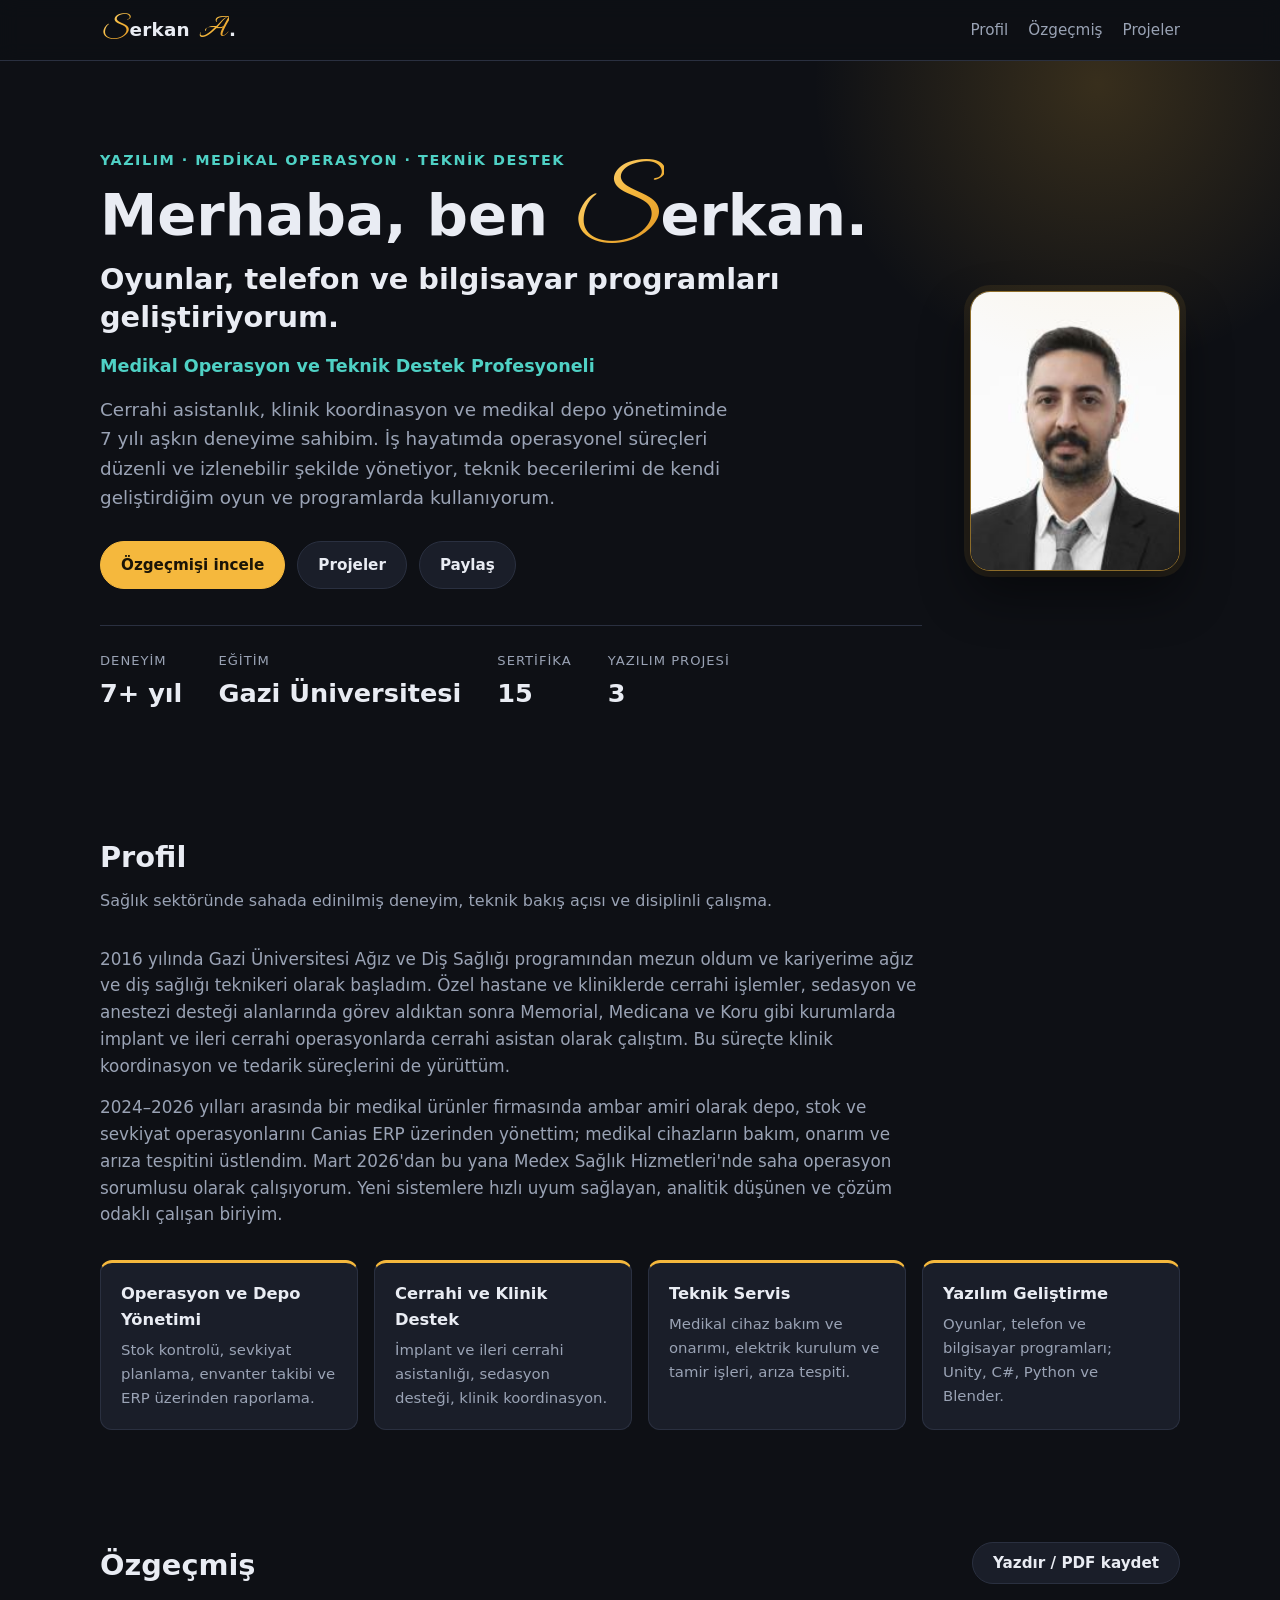
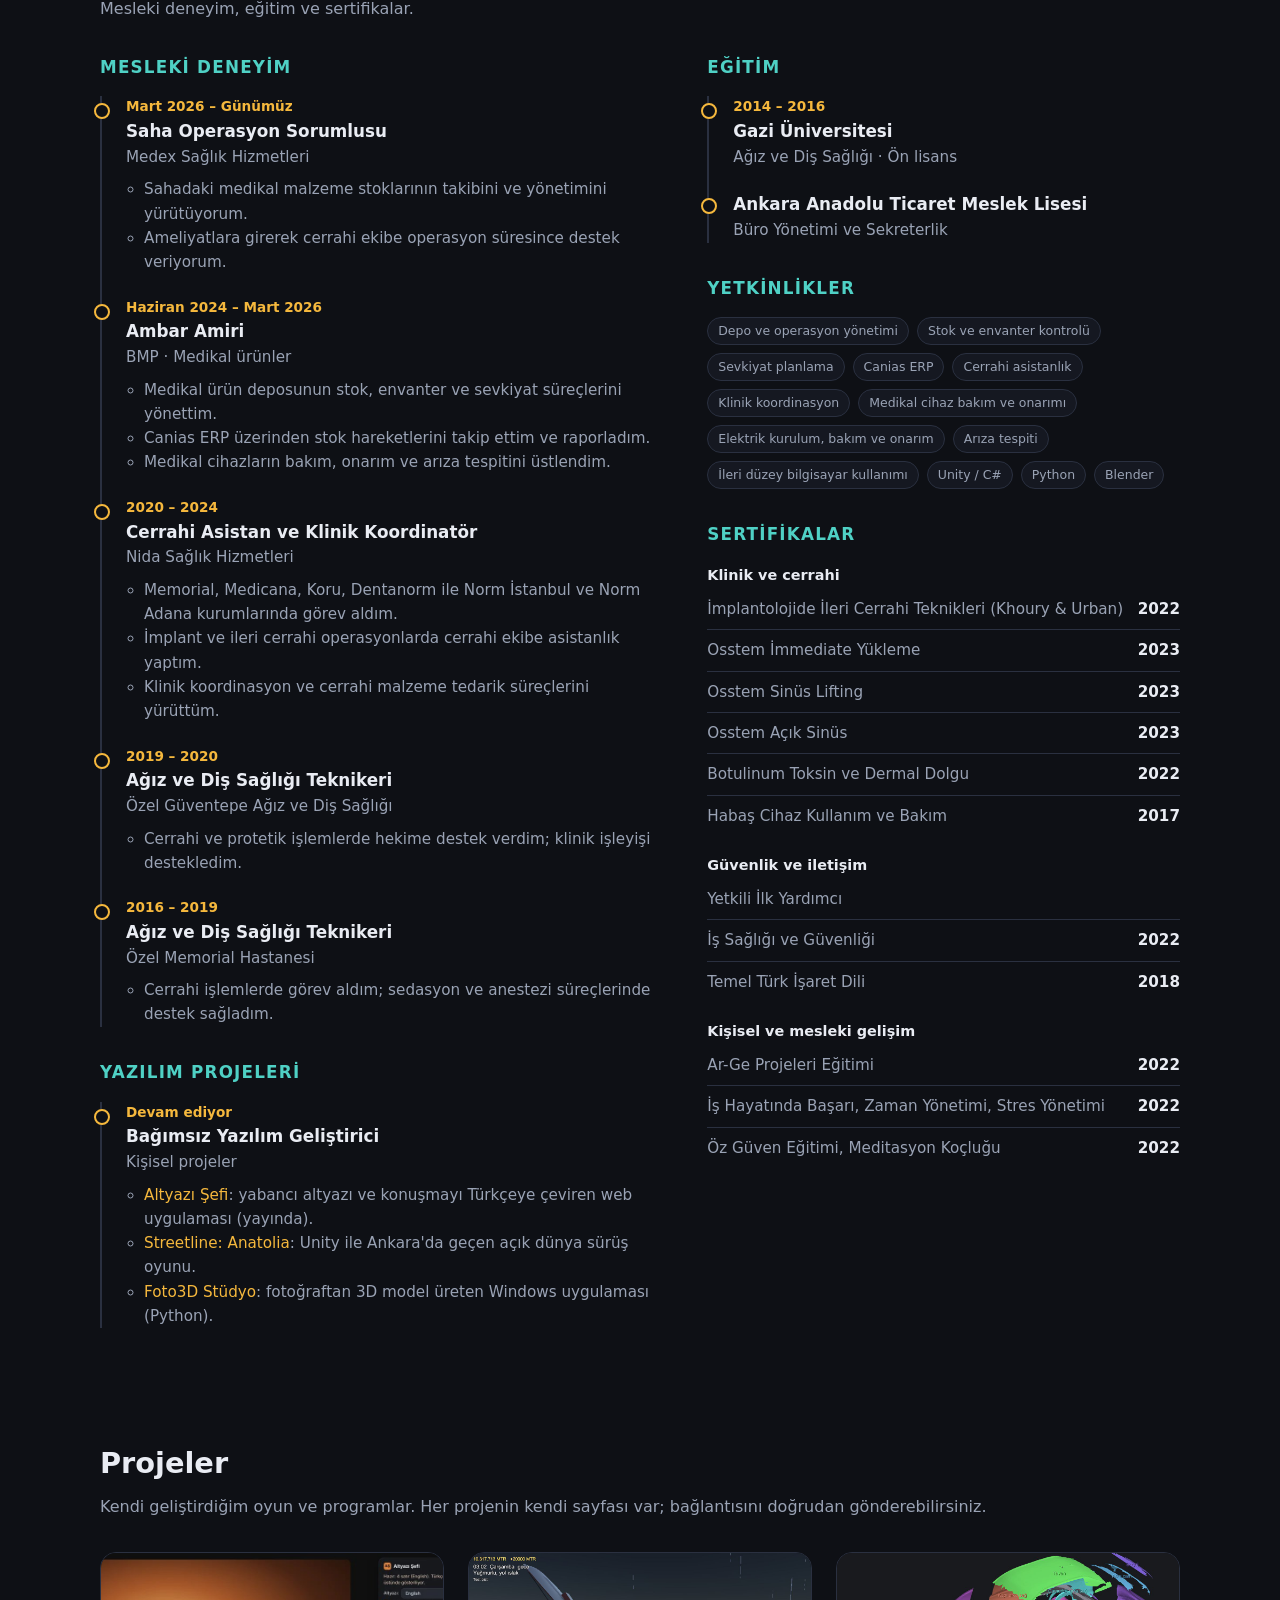
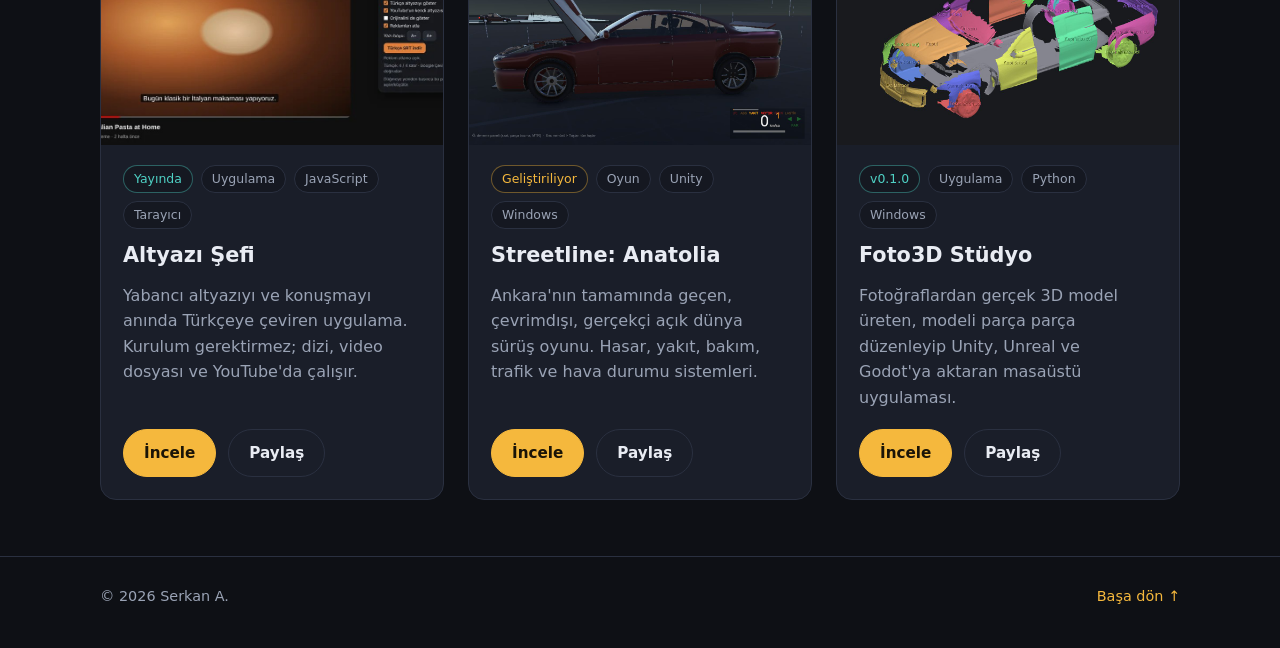
==== index.html @ 335f9152 "Kişisel site: özgeçmiş ve projeler Co-Authored-By: Claude Opus 5.5 <noreply@anthropic.com>" ====
<!doctype html>
<html lang="tr">
<head>
  <meta charset="utf-8">
  <meta name="viewport" content="width=device-width, initial-scale=1">
  <meta http-equiv="Content-Security-Policy" content="default-src 'self'; img-src 'self' data:; style-src 'self'; script-src 'self'; base-uri 'none'; form-action 'none'; object-src 'none'">
  <meta name="referrer" content="strict-origin-when-cross-origin">
  <title>Serkan A. · Özgeçmiş ve Projeler</title>
  <meta name="description" content="Cerrahi asistanlık, klinik koordinasyon ve medikal depo yönetiminde 7+ yıl deneyim. Oyunlar, telefon ve bilgisayar programları geliştiriyorum.">
  <meta property="og:title" content="Serkan A. · Özgeçmiş ve Projeler">
  <meta property="og:description" content="Medikal operasyon ve teknik destek profesyoneli, bağımsız yazılım geliştirici.">
  <meta property="og:type" content="profile">
  <meta property="og:image" content="https://serkan737526.github.io/assets/img/streetline-1.jpg">
  <link rel="icon" href="assets/favicon.svg" type="image/svg+xml">
  <link rel="stylesheet" href="assets/style.css">
  <script src="assets/site.js" defer></script>
</head>
<body>
  <header class="nav">
    <div class="wrap">
      <a class="brand" href="./"><span class="sig"><span class="s">S</span>erkan <span class="a">A</span>.</span></a>
      <nav aria-label="Ana menü">
        <ul>
          <li><a href="#profil">Profil</a></li>
          <li><a href="#ozgecmis">Özgeçmiş</a></li>
          <li><a href="#projeler">Projeler</a></li>
        </ul>
      </nav>
    </div>
  </header>

  <main>
    <div class="hero">
      <div class="wrap hero-grid">
        <div>
          <p class="eyebrow">Yazılım · Medikal operasyon · Teknik destek</p>
          <h1>Merhaba, ben <span class="sig"><span class="s">S</span>erkan</span>.<span class="h1-sub">Oyunlar, telefon ve bilgisayar programları geliştiriyorum.</span></h1>
          <p class="role">Medikal Operasyon ve Teknik Destek Profesyoneli</p>
          <p class="lead">Cerrahi asistanlık, klinik koordinasyon ve medikal depo yönetiminde 7 yılı aşkın deneyime sahibim. İş hayatımda operasyonel süreçleri düzenli ve izlenebilir şekilde yönetiyor, teknik becerilerimi de kendi geliştirdiğim oyun ve programlarda kullanıyorum.</p>
          <div class="btns">
            <a class="btn primary" href="#ozgecmis">Özgeçmişi incele</a>
            <a class="btn" href="#projeler">Projeler</a>
            <button class="btn" type="button" data-share="./" data-title="Serkan A. · Özgeçmiş ve Projeler">Paylaş</button>
          </div>
          <dl class="stats">
            <div><dt>Deneyim</dt><dd>7+ yıl</dd></div>
            <div><dt>Eğitim</dt><dd>Gazi Üniversitesi</dd></div>
            <div><dt>Sertifika</dt><dd>15</dd></div>
            <div><dt>Yazılım projesi</dt><dd>3</dd></div>
          </dl>
        </div>
        <img class="portrait" src="assets/img/serkan.jpg" alt="Serkan'ın takım elbiseli portre fotoğrafı" width="179" height="239">
      </div>
    </div>

    <section id="profil">
      <div class="wrap">
        <h2>Profil</h2>
        <p class="sub">Sağlık sektöründe sahada edinilmiş deneyim, teknik bakış açısı ve disiplinli çalışma.</p>
        <div class="profile-text">
          <p>2016 yılında Gazi Üniversitesi Ağız ve Diş Sağlığı programından mezun oldum ve kariyerime ağız ve diş sağlığı teknikeri olarak başladım. Özel hastane ve kliniklerde cerrahi işlemler, sedasyon ve anestezi desteği alanlarında görev aldıktan sonra Memorial, Medicana ve Koru gibi kurumlarda implant ve ileri cerrahi operasyonlarda cerrahi asistan olarak çalıştım. Bu süreçte klinik koordinasyon ve tedarik süreçlerini de yürüttüm.</p>
          <p>2024–2026 yılları arasında bir medikal ürünler firmasında ambar amiri olarak depo, stok ve sevkiyat operasyonlarını Canias ERP üzerinden yönettim; medikal cihazların bakım, onarım ve arıza tespitini üstlendim. Mart 2026'dan bu yana Medex Sağlık Hizmetleri'nde saha operasyon sorumlusu olarak çalışıyorum. Yeni sistemlere hızlı uyum sağlayan, analitik düşünen ve çözüm odaklı çalışan biriyim.</p>
        </div>

        <div class="skills">
          <article>
            <h3>Operasyon ve Depo Yönetimi</h3>
            <p>Stok kontrolü, sevkiyat planlama, envanter takibi ve ERP üzerinden raporlama.</p>
          </article>
          <article>
            <h3>Cerrahi ve Klinik Destek</h3>
            <p>İmplant ve ileri cerrahi asistanlığı, sedasyon desteği, klinik koordinasyon.</p>
          </article>
          <article>
            <h3>Teknik Servis</h3>
            <p>Medikal cihaz bakım ve onarımı, elektrik kurulum ve tamir işleri, arıza tespiti.</p>
          </article>
          <article>
            <h3>Yazılım Geliştirme</h3>
            <p>Oyunlar, telefon ve bilgisayar programları; Unity, C#, Python ve Blender.</p>
          </article>
        </div>
      </div>
    </section>

    <section id="ozgecmis">
      <div class="wrap">
        <div class="section-head">
          <div>
            <h2>Özgeçmiş</h2>
            <p class="sub">Mesleki deneyim, eğitim ve sertifikalar.</p>
          </div>
          <button class="btn" type="button" data-print>Yazdır / PDF kaydet</button>
        </div>

        <div class="cv">
          <div>
            <h3 class="cv-h">Mesleki Deneyim</h3>
            <ol class="timeline">
              <li>
                <span class="when">Mart 2026 – Günümüz</span>
                <strong>Saha Operasyon Sorumlusu</strong>
                <span class="where">Medex Sağlık Hizmetleri</span>
                <ul>
                  <li>Sahadaki medikal malzeme stoklarının takibini ve yönetimini yürütüyorum.</li>
                  <li>Ameliyatlara girerek cerrahi ekibe operasyon süresince destek veriyorum.</li>
                </ul>
              </li>
              <li>
                <span class="when">Haziran 2024 – Mart 2026</span>
                <strong>Ambar Amiri</strong>
                <span class="where">BMP · Medikal ürünler</span>
                <ul>
                  <li>Medikal ürün deposunun stok, envanter ve sevkiyat süreçlerini yönettim.</li>
                  <li>Canias ERP üzerinden stok hareketlerini takip ettim ve raporladım.</li>
                  <li>Medikal cihazların bakım, onarım ve arıza tespitini üstlendim.</li>
                </ul>
              </li>
              <li>
                <span class="when">2020 – 2024</span>
                <strong>Cerrahi Asistan ve Klinik Koordinatör</strong>
                <span class="where">Nida Sağlık Hizmetleri</span>
                <ul>
                  <li>Memorial, Medicana, Koru, Dentanorm ile Norm İstanbul ve Norm Adana kurumlarında görev aldım.</li>
                  <li>İmplant ve ileri cerrahi operasyonlarda cerrahi ekibe asistanlık yaptım.</li>
                  <li>Klinik koordinasyon ve cerrahi malzeme tedarik süreçlerini yürüttüm.</li>
                </ul>
              </li>
              <li>
                <span class="when">2019 – 2020</span>
                <strong>Ağız ve Diş Sağlığı Teknikeri</strong>
                <span class="where">Özel Güventepe Ağız ve Diş Sağlığı</span>
                <ul>
                  <li>Cerrahi ve protetik işlemlerde hekime destek verdim; klinik işleyişi destekledim.</li>
                </ul>
              </li>
              <li>
                <span class="when">2016 – 2019</span>
                <strong>Ağız ve Diş Sağlığı Teknikeri</strong>
                <span class="where">Özel Memorial Hastanesi</span>
                <ul>
                  <li>Cerrahi işlemlerde görev aldım; sedasyon ve anestezi süreçlerinde destek sağladım.</li>
                </ul>
              </li>
            </ol>

            <h3 class="cv-h">Yazılım Projeleri</h3>
            <ol class="timeline">
              <li>
                <span class="when">Devam ediyor</span>
                <strong>Bağımsız Yazılım Geliştirici</strong>
                <span class="where">Kişisel projeler</span>
                <ul>
                  <li><a href="projeler/altyazi-sefi.html">Altyazı Şefi</a>: yabancı altyazı ve konuşmayı Türkçeye çeviren web uygulaması (yayında).</li>
                  <li><a href="projeler/streetline-anatolia.html">Streetline: Anatolia</a>: Unity ile Ankara'da geçen açık dünya sürüş oyunu.</li>
                  <li><a href="projeler/foto3d-studyo.html">Foto3D Stüdyo</a>: fotoğraftan 3D model üreten Windows uygulaması (Python).</li>
                </ul>
              </li>
            </ol>
          </div>

          <div>
            <h3 class="cv-h">Eğitim</h3>
            <ol class="timeline">
              <li>
                <span class="when">2014 – 2016</span>
                <strong>Gazi Üniversitesi</strong>
                <span class="where">Ağız ve Diş Sağlığı · Ön lisans</span>
              </li>
              <li>
                <strong>Ankara Anadolu Ticaret Meslek Lisesi</strong>
                <span class="where">Büro Yönetimi ve Sekreterlik</span>
              </li>
            </ol>

            <h3 class="cv-h">Yetkinlikler</h3>
            <div class="tags">
              <span class="tag">Depo ve operasyon yönetimi</span>
              <span class="tag">Stok ve envanter kontrolü</span>
              <span class="tag">Sevkiyat planlama</span>
              <span class="tag">Canias ERP</span>
              <span class="tag">Cerrahi asistanlık</span>
              <span class="tag">Klinik koordinasyon</span>
              <span class="tag">Medikal cihaz bakım ve onarımı</span>
              <span class="tag">Elektrik kurulum, bakım ve onarım</span>
              <span class="tag">Arıza tespiti</span>
              <span class="tag">İleri düzey bilgisayar kullanımı</span>
              <span class="tag">Unity / C#</span>
              <span class="tag">Python</span>
              <span class="tag">Blender</span>
            </div>

            <h3 class="cv-h">Sertifikalar</h3>
            <p class="cert-group">Klinik ve cerrahi</p>
            <ul class="certs">
              <li>İmplantolojide İleri Cerrahi Teknikleri (Khoury &amp; Urban) <span>2022</span></li>
              <li>Osstem İmmediate Yükleme <span>2023</span></li>
              <li>Osstem Sinüs Lifting <span>2023</span></li>
              <li>Osstem Açık Sinüs <span>2023</span></li>
              <li>Botulinum Toksin ve Dermal Dolgu <span>2022</span></li>
              <li>Habaş Cihaz Kullanım ve Bakım <span>2017</span></li>
            </ul>
            <p class="cert-group">Güvenlik ve iletişim</p>
            <ul class="certs">
              <li>Yetkili İlk Yardımcı</li>
              <li>İş Sağlığı ve Güvenliği <span>2022</span></li>
              <li>Temel Türk İşaret Dili <span>2018</span></li>
            </ul>
            <p class="cert-group">Kişisel ve mesleki gelişim</p>
            <ul class="certs">
              <li>Ar-Ge Projeleri Eğitimi <span>2022</span></li>
              <li>İş Hayatında Başarı, Zaman Yönetimi, Stres Yönetimi <span>2022</span></li>
              <li>Öz Güven Eğitimi, Meditasyon Koçluğu <span>2022</span></li>
            </ul>
          </div>
        </div>
      </div>
    </section>

    <section id="projeler">
      <div class="wrap">
        <h2>Projeler</h2>
        <p class="sub">Kendi geliştirdiğim oyun ve programlar. Her projenin kendi sayfası var; bağlantısını doğrudan gönderebilirsiniz.</p>

        <div class="grid">
          <article class="card">
            <a href="projeler/altyazi-sefi.html"><img class="thumb" src="assets/img/altyazi-sefi-1.jpg" alt="YouTube videosunun üzerinde Altyazı Şefi'nin gösterdiği Türkçe altyazı" loading="lazy" width="960" height="437"></a>
            <div class="body">
              <div class="tags"><span class="tag status">Yayında</span><span class="tag">Uygulama</span><span class="tag">JavaScript</span><span class="tag">Tarayıcı</span></div>
              <h3><a href="projeler/altyazi-sefi.html">Altyazı Şefi</a></h3>
              <p>Yabancı altyazıyı ve konuşmayı anında Türkçeye çeviren uygulama. Kurulum gerektirmez; dizi, video dosyası ve YouTube'da çalışır.</p>
              <div class="btns">
                <a class="btn primary" href="projeler/altyazi-sefi.html">İncele</a>
                <button class="btn" type="button" data-share="projeler/altyazi-sefi.html" data-title="Altyazı Şefi">Paylaş</button>
              </div>
            </div>
          </article>

          <article class="card">
            <a href="projeler/streetline-anatolia.html"><img class="thumb" src="assets/img/streetline-1.jpg" alt="Streetline: Anatolia oyunundan yağmurlu gecede kaputu açık bir sedan" loading="lazy" width="1280" height="720"></a>
            <div class="body">
              <div class="tags"><span class="tag status dev">Geliştiriliyor</span><span class="tag">Oyun</span><span class="tag">Unity</span><span class="tag">Windows</span></div>
              <h3><a href="projeler/streetline-anatolia.html">Streetline: Anatolia</a></h3>
              <p>Ankara'nın tamamında geçen, çevrimdışı, gerçekçi açık dünya sürüş oyunu. Hasar, yakıt, bakım, trafik ve hava durumu sistemleri.</p>
              <div class="btns">
                <a class="btn primary" href="projeler/streetline-anatolia.html">İncele</a>
                <button class="btn" type="button" data-share="projeler/streetline-anatolia.html" data-title="Streetline: Anatolia">Paylaş</button>
              </div>
            </div>
          </article>

          <article class="card">
            <a href="projeler/foto3d-studyo.html"><img class="thumb" src="assets/img/foto3d-1.jpg" alt="Foto3D Stüdyo'da parçalara ayrılmış ve etiketlenmiş bir otomobil modeli" loading="lazy" width="1280" height="720"></a>
            <div class="body">
              <div class="tags"><span class="tag status">v0.1.0</span><span class="tag">Uygulama</span><span class="tag">Python</span><span class="tag">Windows</span></div>
              <h3><a href="projeler/foto3d-studyo.html">Foto3D Stüdyo</a></h3>
              <p>Fotoğraflardan gerçek 3D model üreten, modeli parça parça düzenleyip Unity, Unreal ve Godot'ya aktaran masaüstü uygulaması.</p>
              <div class="btns">
                <a class="btn primary" href="projeler/foto3d-studyo.html">İncele</a>
                <button class="btn" type="button" data-share="projeler/foto3d-studyo.html" data-title="Foto3D Stüdyo">Paylaş</button>
              </div>
            </div>
          </article>
        </div>
      </div>
    </section>
  </main>

  <footer>
    <div class="wrap">
      <span>© <span id="yil">2026</span> Serkan A.</span>
      <a href="#">Başa dön ↑</a>
    </div>
  </footer>
</body>
</html>
---- assets/style.css ----
:root {
  --bg: #0e1015;
  --bg-2: #151821;
  --card: #1a1e29;
  --line: #2a3040;
  --text: #e9ecf3;
  --muted: #9aa3b5;
  --accent: #f5b83d;
  --accent-2: #4fd1c5;
  --radius: 16px;
  --max: 1080px;
  color-scheme: dark;
}

@font-face {
  font-family: "Great Vibes";
  src: url("fonts/great-vibes-latin-400-normal.woff2") format("woff2");
  font-display: swap;
}
@font-face {
  font-family: "Italianno";
  src: url("fonts/italianno-latin-400-normal.woff2") format("woff2");
  font-display: swap;
}

* { box-sizing: border-box; }

/* İmza: "Serkan A." — S ve A el yazısı, altın renkli */
.sig { white-space: nowrap; font-weight: 700; }
.sig .s, .sig .a {
  font-weight: 400;
  line-height: 0;
  padding: 0 .06em;
  background: linear-gradient(135deg, #ffe29a, var(--accent) 45%, #d98a1c);
  -webkit-background-clip: text;
  background-clip: text;
  color: transparent;
}
.sig .s { font-family: "Great Vibes", cursive; font-size: 1.6em; margin-right: -.04em; }
.sig .a { font-family: "Italianno", cursive; font-size: 1.95em; }

html { scroll-behavior: smooth; }

body {
  margin: 0;
  background: var(--bg);
  color: var(--text);
  font-family: "Segoe UI", system-ui, -apple-system, Roboto, "Helvetica Neue", Arial, sans-serif;
  line-height: 1.6;
  -webkit-font-smoothing: antialiased;
}

img { max-width: 100%; height: auto; display: block; }

a { color: var(--accent); text-decoration: none; }
a:hover { text-decoration: underline; }

.wrap { width: min(var(--max), 100% - 32px); margin-inline: auto; }

/* Üst menü */
.nav {
  position: sticky; top: 0; z-index: 10;
  background: rgba(14, 16, 21, .85);
  backdrop-filter: blur(10px);
  border-bottom: 1px solid var(--line);
}
.nav .wrap { display: flex; align-items: center; justify-content: space-between; height: 60px; gap: 16px; }
.brand { color: var(--text); font-size: 1.15rem; letter-spacing: .2px; }
.brand:hover { text-decoration: none; }
.nav ul { list-style: none; display: flex; gap: 20px; margin: 0; padding: 0; }
.nav ul a { color: var(--muted); font-size: .95rem; }
.nav ul a:hover { color: var(--text); text-decoration: none; }

/* Giriş */
.hero { padding: 88px 0 64px; position: relative; overflow: hidden; }
.hero::before {
  content: ""; position: absolute; inset: -40% -10% auto auto; width: 620px; height: 620px;
  background: radial-gradient(circle, rgba(245, 184, 61, .18), transparent 65%);
  pointer-events: none;
}
.eyebrow { color: var(--accent-2); font-weight: 600; font-size: .9rem; letter-spacing: 1.5px; text-transform: uppercase; margin: 0 0 12px; }
.hero h1 { font-size: clamp(2.2rem, 6vw, 3.6rem); line-height: 1.1; margin: 0 0 18px; }
.hero h1 > span:not(.sig):not(.h1-sub) { color: var(--accent); }
.hero p.lead { font-size: 1.15rem; color: var(--muted); max-width: 640px; margin: 0 0 28px; }

.btns { display: flex; flex-wrap: wrap; gap: 12px; }
.btn {
  display: inline-flex; align-items: center; gap: 8px;
  padding: 11px 20px; border-radius: 999px; font-weight: 600; font-size: .95rem;
  border: 1px solid var(--line); background: var(--card); color: var(--text);
  cursor: pointer; font-family: inherit;
}
.btn:hover { text-decoration: none; border-color: var(--muted); }
.btn.primary { background: var(--accent); border-color: var(--accent); color: #1a1407; }
.btn.primary:hover { filter: brightness(1.08); }
.btn[aria-disabled="true"] { opacity: .55; cursor: not-allowed; }

/* Bölümler */
section { padding: 56px 0; scroll-margin-top: 60px; }
section h2 { font-size: 1.8rem; margin: 0 0 8px; }
section .sub { color: var(--muted); margin: 0 0 32px; }

/* Proje kartları */
.grid { display: grid; grid-template-columns: repeat(auto-fit, minmax(300px, 1fr)); gap: 24px; }
.card {
  background: var(--card); border: 1px solid var(--line); border-radius: var(--radius);
  overflow: hidden; display: flex; flex-direction: column;
  transition: transform .2s ease, border-color .2s ease;
}
.card:hover { transform: translateY(-3px); border-color: #3b4357; }
.card .thumb { aspect-ratio: 16 / 9; object-fit: cover; width: 100%; background: var(--bg-2); }
.card .body { padding: 20px 22px 22px; display: flex; flex-direction: column; gap: 10px; flex: 1; }
.card h3 { margin: 0; font-size: 1.3rem; }
.card h3 a { color: var(--text); }
.card p { margin: 0; color: var(--muted); }
.card .btns { margin-top: auto; padding-top: 8px; }

.tags { display: flex; flex-wrap: wrap; gap: 8px; }
.tag { font-size: .78rem; padding: 3px 10px; border-radius: 999px; background: var(--bg-2); border: 1px solid var(--line); color: var(--muted); }
.tag.status { color: var(--accent-2); border-color: rgba(79, 209, 197, .4); }
.tag.status.dev { color: var(--accent); border-color: rgba(245, 184, 61, .4); }

/* Giriş: fotoğraf, unvan, rakamlar */
.hero-grid { display: grid; grid-template-columns: 1fr auto; gap: 48px; align-items: center; }
.h1-sub { display: block; font-size: .5em; font-weight: 600; color: var(--text); margin-top: 14px; line-height: 1.3; }
.role { color: var(--accent-2); font-size: 1.1rem; font-weight: 600; margin: 0 0 16px; line-height: 1.4; }
.role span { color: var(--accent-2); font-weight: 500; }
.portrait {
  width: 210px; aspect-ratio: 3 / 4; object-fit: cover; border-radius: 20px;
  border: 1px solid rgba(245, 184, 61, .55);
  box-shadow: 0 0 0 6px rgba(245, 184, 61, .08), 0 24px 50px rgba(0, 0, 0, .45);
}
.stats { display: grid; grid-template-columns: repeat(4, auto); justify-content: start; gap: 12px 36px; margin: 36px 0 0; padding-top: 24px; border-top: 1px solid var(--line); }
.stats dt { color: var(--muted); font-size: .82rem; text-transform: uppercase; letter-spacing: 1px; }
.stats dd { margin: 2px 0 0; font-size: 1.6rem; font-weight: 700; }

/* Profil */
.profile-text { max-width: 820px; }
.profile-text p { color: var(--muted); margin: 0 0 14px; font-size: 1.05rem; }
.skills { display: grid; grid-template-columns: repeat(auto-fit, minmax(220px, 1fr)); gap: 16px; margin-top: 32px; }
.skills article { background: var(--card); border: 1px solid var(--line); border-top: 3px solid var(--accent); border-radius: 12px; padding: 18px 20px; }
.skills h3 { margin: 0 0 6px; font-size: 1.02rem; }
.skills p { margin: 0; color: var(--muted); font-size: .93rem; }

/* Özgeçmiş */
.section-head { display: flex; justify-content: space-between; align-items: flex-start; gap: 16px; flex-wrap: wrap; }
.cv { display: grid; grid-template-columns: 1.2fr 1fr; gap: 40px; }
.cert-group { color: var(--text); font-weight: 600; font-size: .9rem; margin: 18px 0 2px; }
.cert-group:first-of-type { margin-top: 0; }
.cv-h { font-size: 1.05rem; color: var(--accent-2); text-transform: uppercase; letter-spacing: 1.2px; margin: 0 0 16px; }
.cv-h:not(:first-child) { margin-top: 32px; }
.timeline { list-style: none; margin: 0; padding: 0 0 0 20px; border-left: 2px solid var(--line); }
.timeline > li { position: relative; padding: 0 0 22px 4px; }
.timeline > li:last-child { padding-bottom: 0; }
.timeline > li::before {
  content: ""; position: absolute; left: -28px; top: 7px; width: 12px; height: 12px; border-radius: 50%;
  background: var(--bg); border: 2px solid var(--accent);
}
.timeline strong { display: block; font-size: 1.05rem; }
.timeline .when { display: block; font-size: .85rem; color: var(--accent); font-weight: 600; }
.timeline .where { display: block; color: var(--muted); font-size: .95rem; }
.timeline ul { margin: 8px 0 0; padding-left: 18px; color: var(--muted); font-size: .95rem; }
.certs { list-style: none; margin: 0; padding: 0; }
.certs li { display: flex; justify-content: space-between; gap: 12px; padding: 8px 0; border-bottom: 1px solid var(--line); color: var(--muted); font-size: .95rem; }
.certs li:last-child { border-bottom: 0; }
.certs li span { color: var(--text); font-weight: 600; white-space: nowrap; }

/* Proje sayfası */
.crumbs { color: var(--muted); font-size: .9rem; margin: 32px 0 0; }
.crumbs a { color: var(--muted); }
.project-hero { padding: 24px 0 32px; }
.app-icon { width: 72px; height: 72px; border-radius: 18px; margin-bottom: 16px; box-shadow: 0 10px 24px rgba(0, 0, 0, .4); }
.project-hero h1 { font-size: clamp(2rem, 5vw, 3rem); margin: 8px 0 12px; line-height: 1.15; }
.project-hero .lead { color: var(--muted); font-size: 1.1rem; max-width: 720px; margin: 0 0 24px; }
.shot { border-radius: var(--radius); border: 1px solid var(--line); overflow: hidden; margin: 0 0 16px; }
.shot figcaption { padding: 10px 14px; font-size: .88rem; color: var(--muted); background: var(--card); }
.features { display: grid; grid-template-columns: repeat(auto-fit, minmax(240px, 1fr)); gap: 16px; padding: 0; list-style: none; margin: 0; }
.features li { background: var(--card); border: 1px solid var(--line); border-radius: 12px; padding: 16px 18px; color: var(--muted); }
.features li strong { color: var(--text); display: block; margin-bottom: 4px; }
.note {
  border-left: 3px solid var(--accent); background: var(--card); padding: 14px 18px;
  border-radius: 0 12px 12px 0; color: var(--muted); margin: 24px 0 0;
}

/* Alt bilgi */
footer { border-top: 1px solid var(--line); padding: 28px 0 40px; color: var(--muted); font-size: .9rem; }
footer .wrap { display: flex; justify-content: space-between; flex-wrap: wrap; gap: 12px; }

.toast {
  position: fixed; left: 50%; bottom: 24px; transform: translate(-50%, 20px);
  background: var(--text); color: var(--bg); padding: 10px 18px; border-radius: 999px;
  font-weight: 600; opacity: 0; transition: opacity .2s, transform .2s; pointer-events: none;
}
.toast.show { opacity: 1; transform: translate(-50%, 0); }

@media (max-width: 760px) {
  .nav ul { gap: 14px; }
  .nav ul li.hide-sm { display: none; }
  .hero { padding: 56px 0 40px; }
  .cv { grid-template-columns: 1fr; }
  .hero-grid { grid-template-columns: 1fr; gap: 28px; }
  .portrait { order: -1; width: 140px; }
  .stats { grid-template-columns: repeat(2, auto); }
  .role { font-size: 1.1rem; }
  section { padding: 40px 0; }
}

/* Yazdırma / PDF: yalnızca tanıtım, profil ve özgeçmiş; beyaz zemin */
@media print {
  :root { --bg: #fff; --bg-2: #fff; --card: #fff; --line: #d6d9e0; --text: #111; --muted: #444; --accent: #b7791f; --accent-2: #0f766e; }
  body { background: #fff; font-size: 11pt; }
  .nav, .btns, .section-head .btn, #projeler, footer, .toast, .hero::before { display: none !important; }
  .hero { padding: 0 0 12pt; }
  section { padding: 12pt 0; }
  .skills article, .timeline > li, .certs li { break-inside: avoid; }
  .portrait { box-shadow: none; width: 110px; }
  .sig .s, .sig .a { background: none; color: var(--accent); }
  .stats { margin-top: 12pt; }
  a { color: inherit; }
  .wrap { width: 100%; }
}
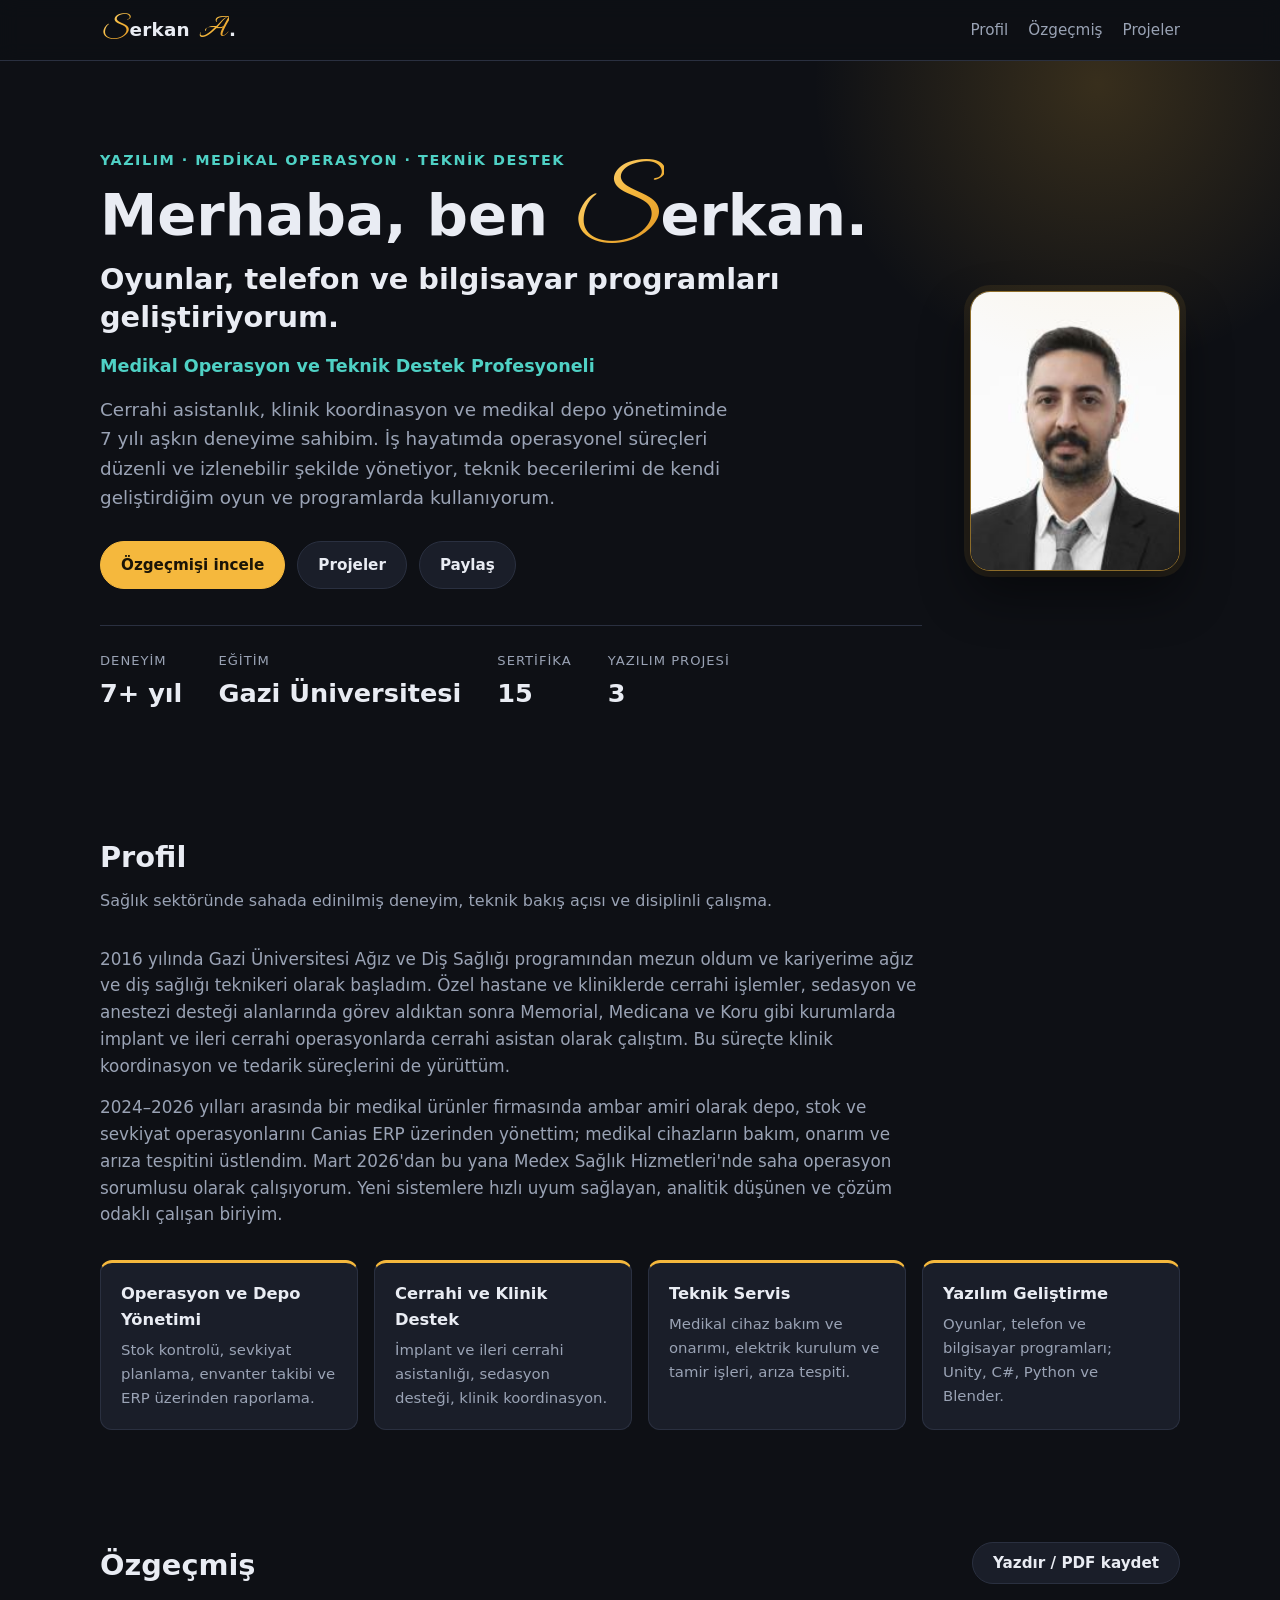
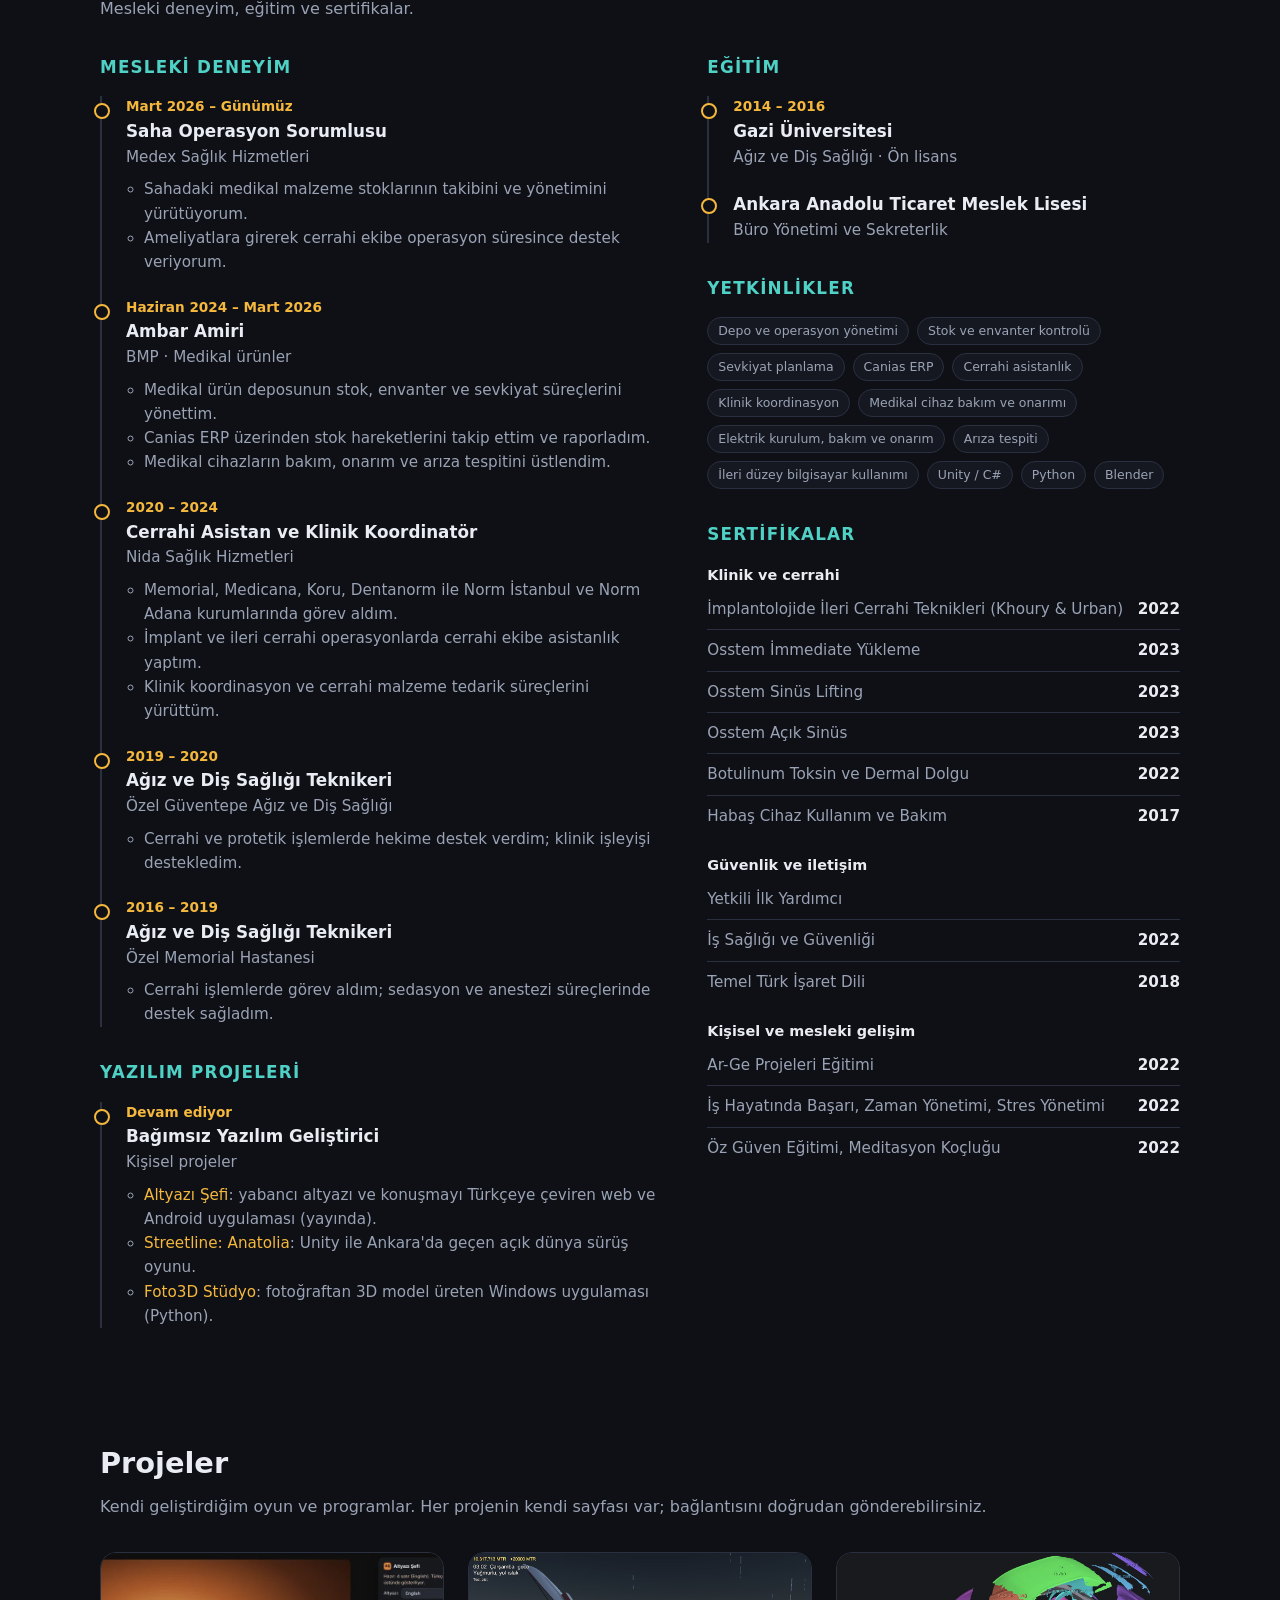
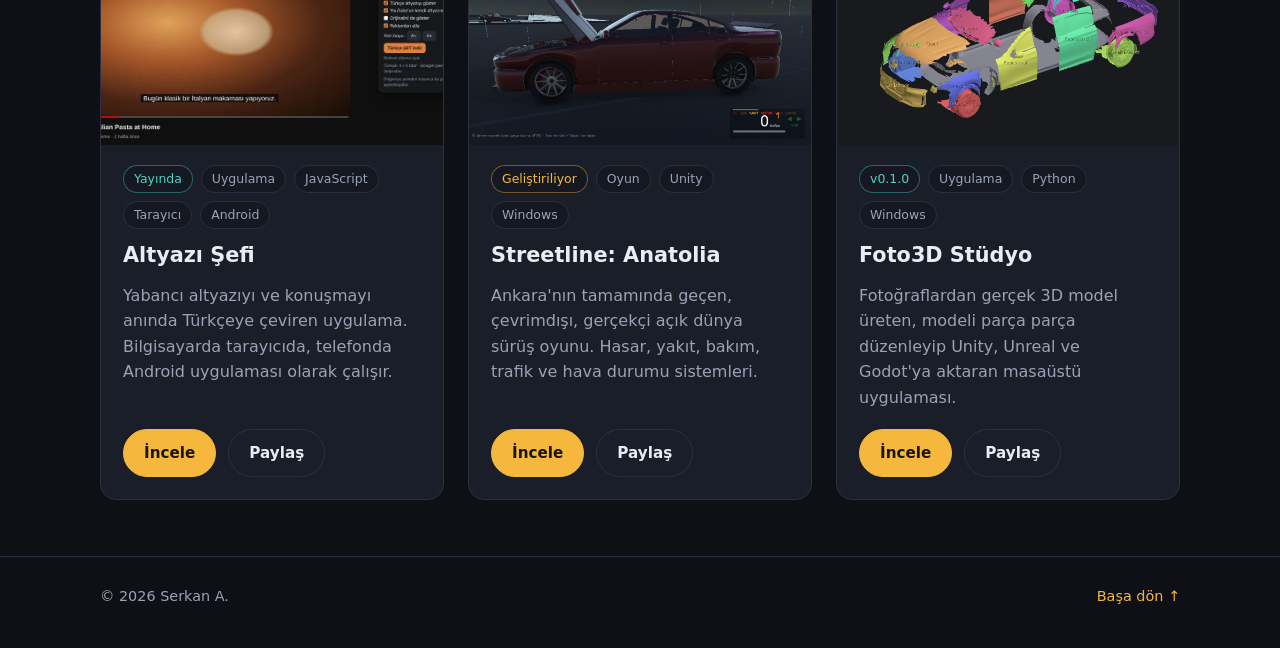
==== commit 3445c96e: "Altyazı Şefi: bilgisayar ve telefon uygulaması ekran görüntüleri Co-Authored-By: Claude Opus 5.5 <no" ====
--- a/index.html
+++ b/index.html
@@ -10,7 +10,12 @@
   <meta property="og:title" content="Serkan A. · Özgeçmiş ve Projeler">
   <meta property="og:description" content="Medikal operasyon ve teknik destek profesyoneli, bağımsız yazılım geliştirici.">
   <meta property="og:type" content="profile">
-  <meta property="og:image" content="https://serkan737526.github.io/assets/img/streetline-1.jpg">
+  <meta property="og:url" content="https://serkan737526.github.io/">
+  <meta property="og:image" content="https://serkan737526.github.io/assets/img/paylasim-karti.jpg">
+  <meta property="og:image:width" content="1200">
+  <meta property="og:image:height" content="630">
+  <meta property="og:image:alt" content="Serkan A. · Medikal Operasyon ve Teknik Destek Profesyoneli">
+  <meta name="twitter:card" content="summary_large_image">
   <link rel="icon" href="assets/favicon.svg" type="image/svg+xml">
   <link rel="stylesheet" href="assets/style.css">
   <script src="assets/site.js" defer></script>
@@ -151,7 +156,7 @@
                 <strong>Bağımsız Yazılım Geliştirici</strong>
                 <span class="where">Kişisel projeler</span>
                 <ul>
-                  <li><a href="projeler/altyazi-sefi.html">Altyazı Şefi</a>: yabancı altyazı ve konuşmayı Türkçeye çeviren web uygulaması (yayında).</li>
+                  <li><a href="projeler/altyazi-sefi.html">Altyazı Şefi</a>: yabancı altyazı ve konuşmayı Türkçeye çeviren web ve Android uygulaması (yayında).</li>
                   <li><a href="projeler/streetline-anatolia.html">Streetline: Anatolia</a>: Unity ile Ankara'da geçen açık dünya sürüş oyunu.</li>
                   <li><a href="projeler/foto3d-studyo.html">Foto3D Stüdyo</a>: fotoğraftan 3D model üreten Windows uygulaması (Python).</li>
                 </ul>
@@ -226,9 +231,9 @@
           <article class="card">
             <a href="projeler/altyazi-sefi.html"><img class="thumb" src="assets/img/altyazi-sefi-1.jpg" alt="YouTube videosunun üzerinde Altyazı Şefi'nin gösterdiği Türkçe altyazı" loading="lazy" width="960" height="437"></a>
             <div class="body">
-              <div class="tags"><span class="tag status">Yayında</span><span class="tag">Uygulama</span><span class="tag">JavaScript</span><span class="tag">Tarayıcı</span></div>
+              <div class="tags"><span class="tag status">Yayında</span><span class="tag">Uygulama</span><span class="tag">JavaScript</span><span class="tag">Tarayıcı</span><span class="tag">Android</span></div>
               <h3><a href="projeler/altyazi-sefi.html">Altyazı Şefi</a></h3>
-              <p>Yabancı altyazıyı ve konuşmayı anında Türkçeye çeviren uygulama. Kurulum gerektirmez; dizi, video dosyası ve YouTube'da çalışır.</p>
+              <p>Yabancı altyazıyı ve konuşmayı anında Türkçeye çeviren uygulama. Bilgisayarda tarayıcıda, telefonda Android uygulaması olarak çalışır.</p>
               <div class="btns">
                 <a class="btn primary" href="projeler/altyazi-sefi.html">İncele</a>
                 <button class="btn" type="button" data-share="projeler/altyazi-sefi.html" data-title="Altyazı Şefi">Paylaş</button>
--- a/assets/style.css
+++ b/assets/style.css
@@ -174,6 +174,33 @@
 .project-hero .lead { color: var(--muted); font-size: 1.1rem; max-width: 720px; margin: 0 0 24px; }
 .shot { border-radius: var(--radius); border: 1px solid var(--line); overflow: hidden; margin: 0 0 16px; }
 .shot figcaption { padding: 10px 14px; font-size: .88rem; color: var(--muted); background: var(--card); }
+.phones { display: grid; grid-template-columns: repeat(auto-fit, minmax(180px, 1fr)); gap: 18px; }
+.phones figure { margin: 0; }
+.phones img { border-radius: 26px; border: 6px solid #2a3040; box-shadow: 0 18px 40px rgba(0, 0, 0, .45); }
+.phones figcaption { color: var(--muted); font-size: .88rem; margin-top: 10px; text-align: center; }
+.pair { display: grid; grid-template-columns: repeat(auto-fit, minmax(280px, 1fr)); gap: 16px; }
+.pair .shot { margin: 0; }
+.clips { display: grid; grid-template-columns: repeat(auto-fit, minmax(280px, 1fr)); gap: 16px; }
+.clips .shot { margin: 0; }
+.clips video { display: block; width: 100%; height: auto; aspect-ratio: 16 / 9; background: #000; }
+.gallery { display: grid; grid-template-columns: repeat(auto-fill, minmax(220px, 1fr)); gap: 12px; }
+.gallery a { display: block; border-radius: 12px; overflow: hidden; border: 1px solid var(--line); }
+.gallery img { width: 100%; aspect-ratio: 16 / 9; object-fit: cover; transition: transform .25s ease; }
+.gallery a:hover img { transform: scale(1.04); }
+.demo3d { padding: 8px 0 32px; }
+.demo-h { font-size: 1.1rem; margin: 28px 0 12px; color: var(--accent); }
+.compare { display: grid; grid-template-columns: 1fr 1.4fr; gap: 16px; align-items: stretch; }
+.compare .shot { margin: 0; display: flex; flex-direction: column; }
+.compare .shot img { height: 520px; object-fit: cover; object-position: 50% 25%; }
+.viewer model-viewer { width: 100%; height: 520px; background: radial-gradient(circle at 50% 40%, #2a3040, #12151c 70%); --poster-color: transparent; }
+.viewer figcaption { display: flex; align-items: center; justify-content: space-between; gap: 12px; flex-wrap: wrap; }
+.viewer-btns { display: inline-flex; gap: 8px; }
+.viewer-btns .btn { padding: 6px 14px; font-size: .85rem; }
+@media (max-width: 760px) {
+  .compare { grid-template-columns: 1fr; }
+  .compare .shot img { height: auto; max-height: 560px; object-position: 50% 40%; }
+  .viewer model-viewer { height: 380px; }
+}
 .features { display: grid; grid-template-columns: repeat(auto-fit, minmax(240px, 1fr)); gap: 16px; padding: 0; list-style: none; margin: 0; }
 .features li { background: var(--card); border: 1px solid var(--line); border-radius: 12px; padding: 16px 18px; color: var(--muted); }
 .features li strong { color: var(--text); display: block; margin-bottom: 4px; }
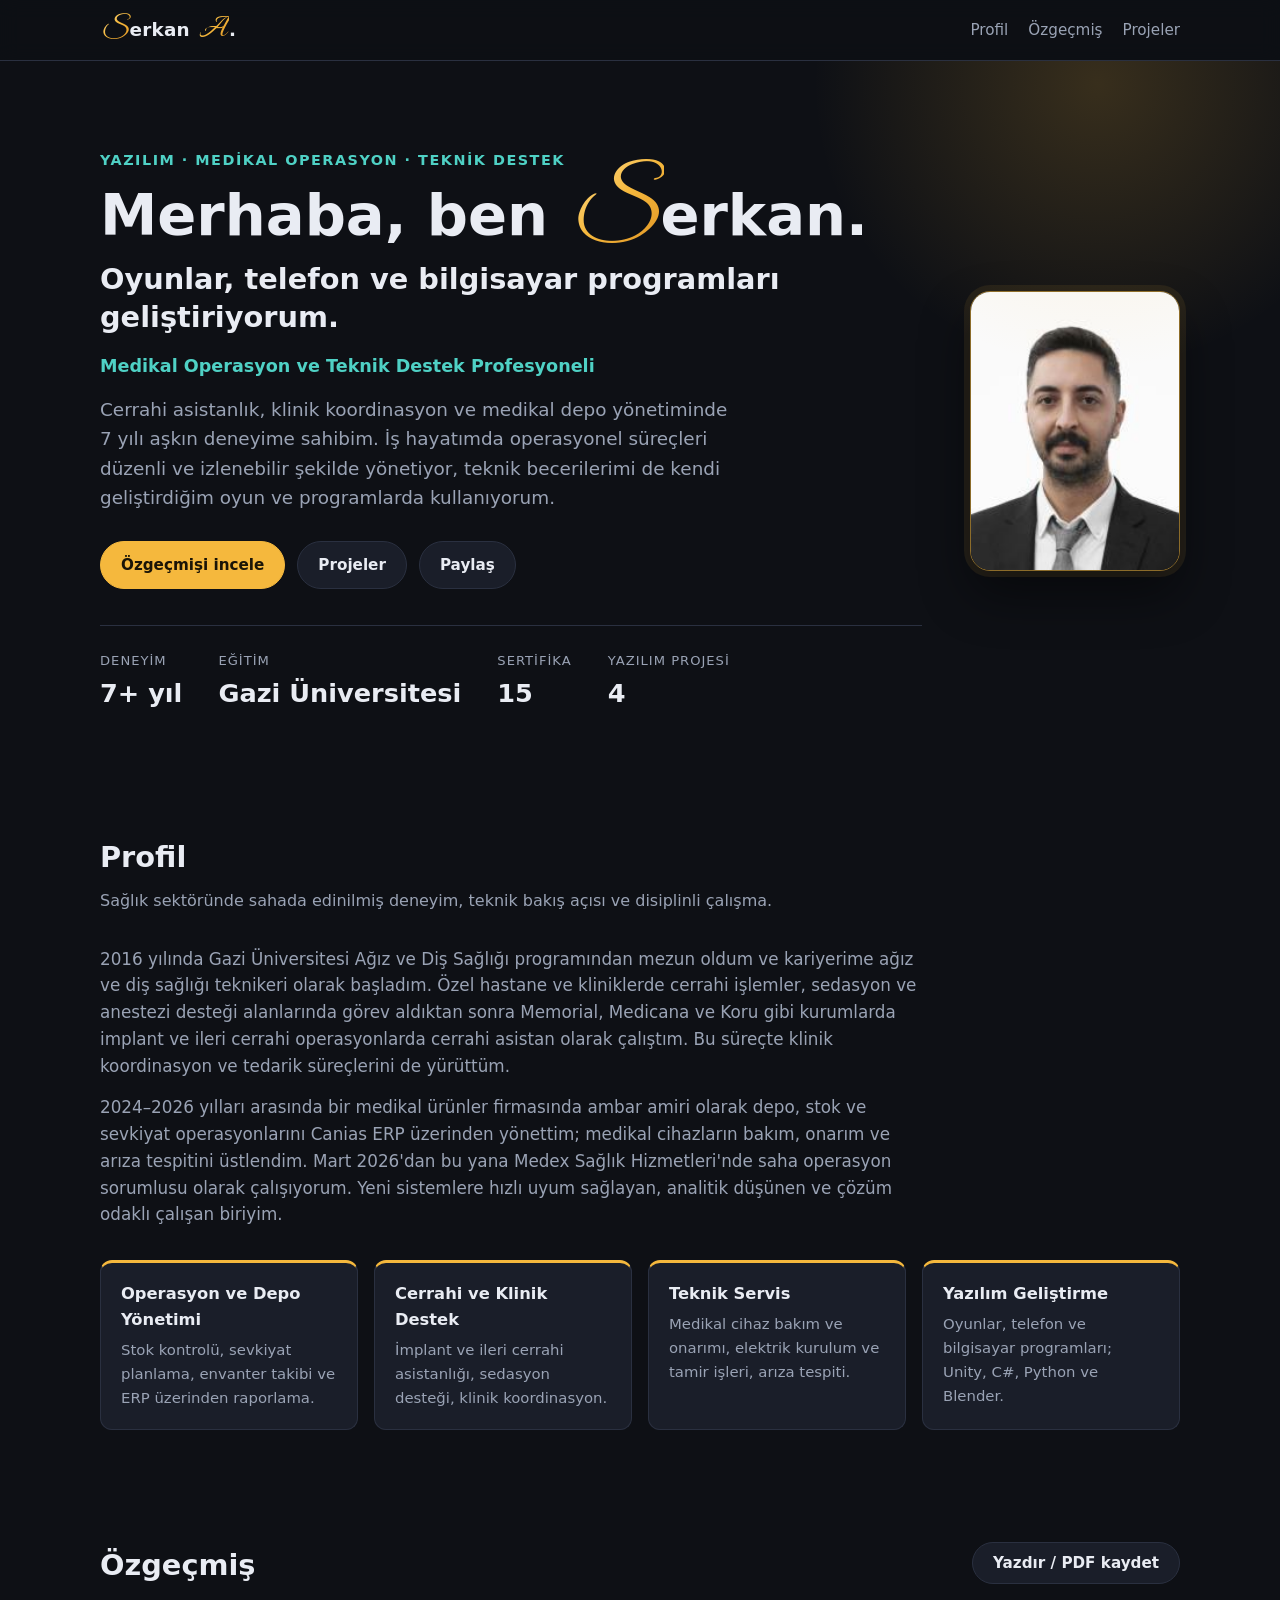
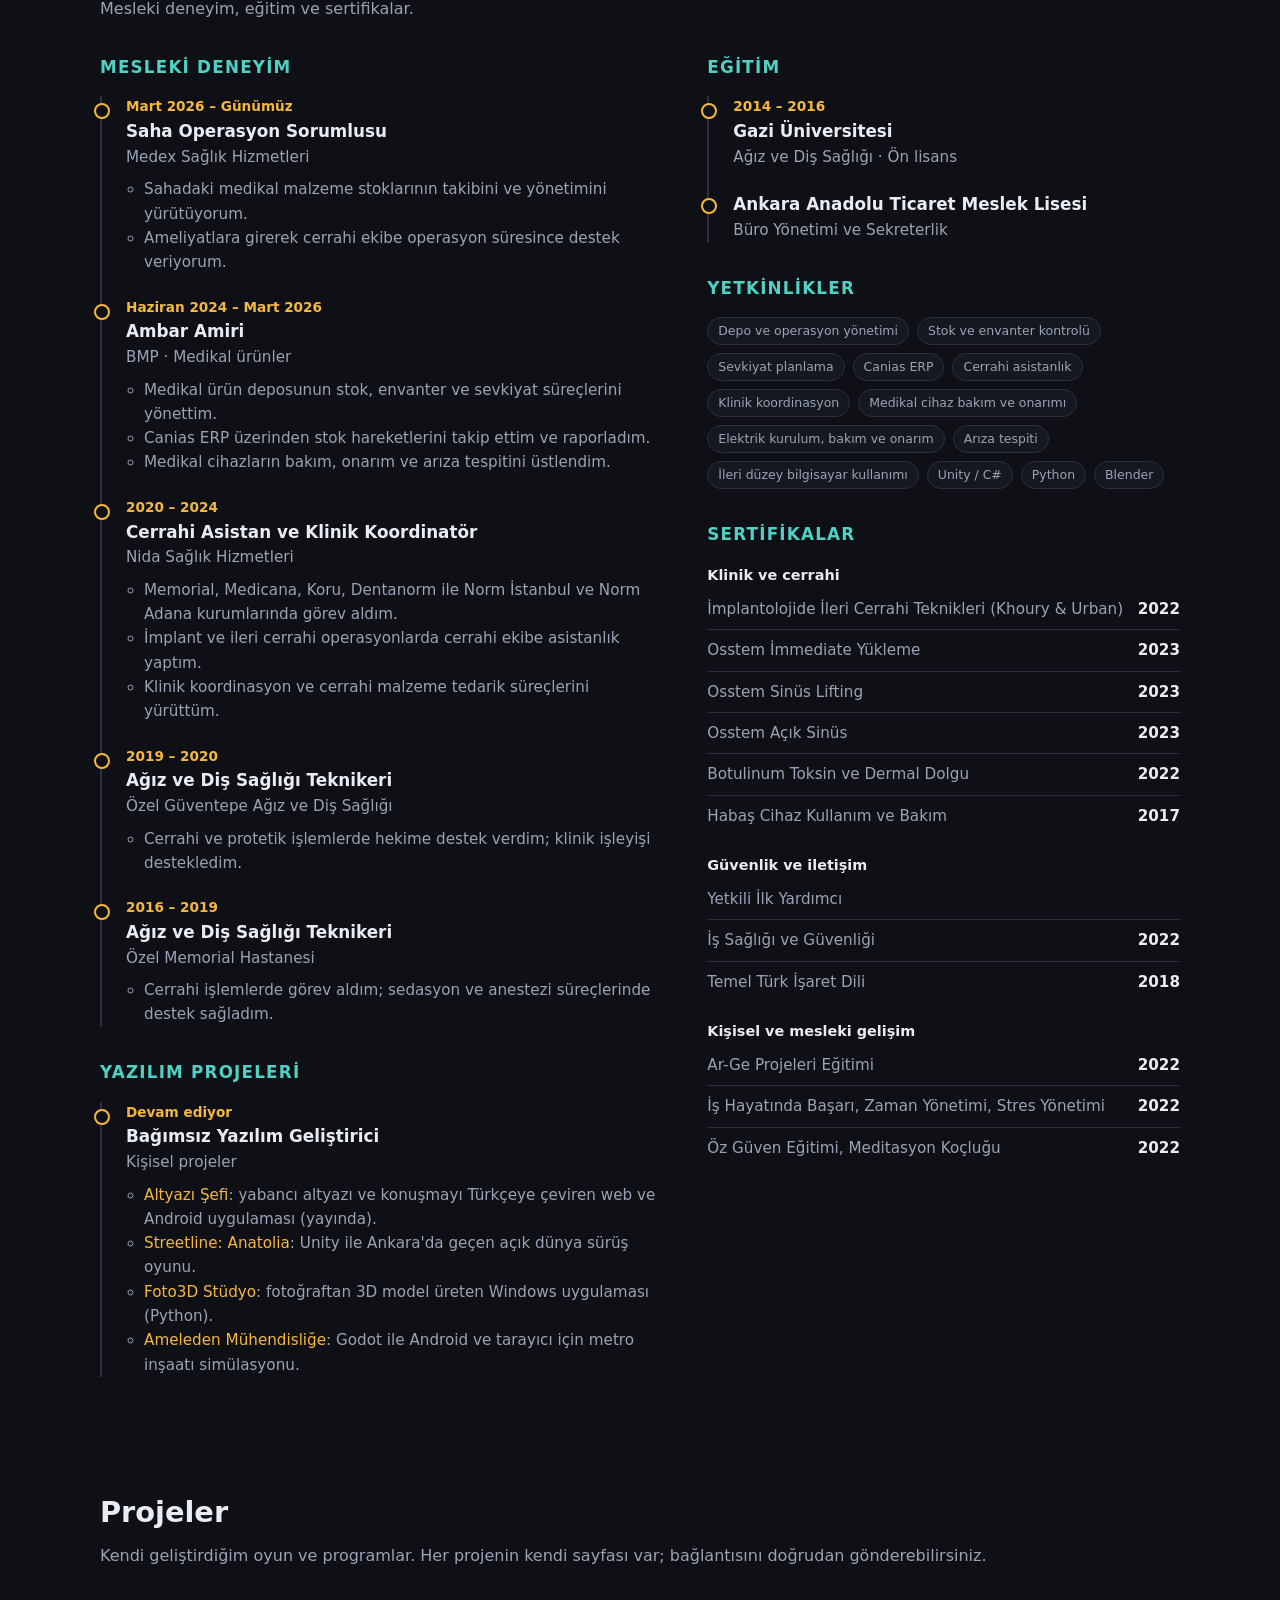
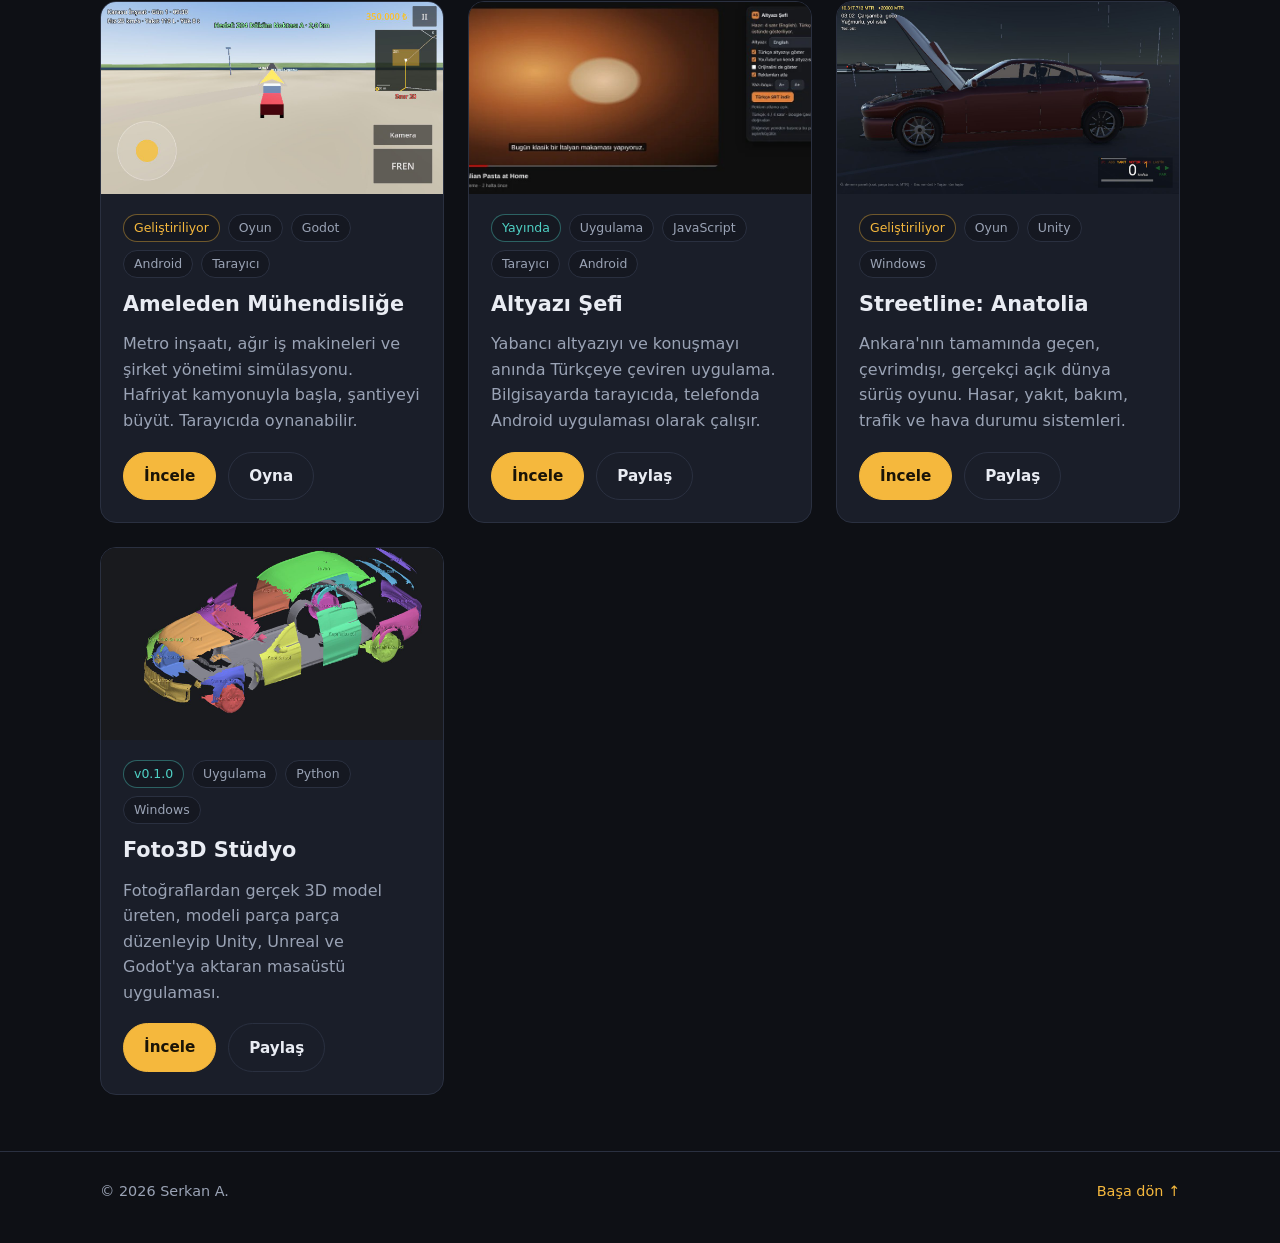
==== commit b2d4c618: "Projeler: Ameleden Mühendisliğe kartı ve proje sayfası (Oyna -> şifreli oyun) Co-Authored-By: Claude" ====
--- a/index.html
+++ b/index.html
@@ -16,6 +16,7 @@
   <meta property="og:image:height" content="630">
   <meta property="og:image:alt" content="Serkan A. · Medikal Operasyon ve Teknik Destek Profesyoneli">
   <meta name="twitter:card" content="summary_large_image">
+  <link rel="canonical" href="https://serkan737526.github.io/">
   <link rel="icon" href="assets/favicon.svg" type="image/svg+xml">
   <link rel="stylesheet" href="assets/style.css">
   <script src="assets/site.js" defer></script>
@@ -51,7 +52,7 @@
             <div><dt>Deneyim</dt><dd>7+ yıl</dd></div>
             <div><dt>Eğitim</dt><dd>Gazi Üniversitesi</dd></div>
             <div><dt>Sertifika</dt><dd>15</dd></div>
-            <div><dt>Yazılım projesi</dt><dd>3</dd></div>
+            <div><dt>Yazılım projesi</dt><dd>4</dd></div>
           </dl>
         </div>
         <img class="portrait" src="assets/img/serkan.jpg" alt="Serkan'ın takım elbiseli portre fotoğrafı" width="179" height="239">
@@ -159,6 +160,7 @@
                   <li><a href="projeler/altyazi-sefi.html">Altyazı Şefi</a>: yabancı altyazı ve konuşmayı Türkçeye çeviren web ve Android uygulaması (yayında).</li>
                   <li><a href="projeler/streetline-anatolia.html">Streetline: Anatolia</a>: Unity ile Ankara'da geçen açık dünya sürüş oyunu.</li>
                   <li><a href="projeler/foto3d-studyo.html">Foto3D Stüdyo</a>: fotoğraftan 3D model üreten Windows uygulaması (Python).</li>
+                  <li><a href="projeler/ameleden-muhendislige.html">Ameleden Mühendisliğe</a>: Godot ile Android ve tarayıcı için metro inşaatı simülasyonu.</li>
                 </ul>
               </li>
             </ol>
@@ -229,6 +231,19 @@
 
         <div class="grid">
           <article class="card">
+            <a href="projeler/ameleden-muhendislige.html"><img class="thumb" src="assets/img/ameleden-yol.jpg" alt="Ameleden Mühendisliğe oyunundan şantiyeden çıkan yüklü hafriyat kamyonu" loading="lazy" width="1280" height="720"></a>
+            <div class="body">
+              <div class="tags"><span class="tag status dev">Geliştiriliyor</span><span class="tag">Oyun</span><span class="tag">Godot</span><span class="tag">Android</span><span class="tag">Tarayıcı</span></div>
+              <h3><a href="projeler/ameleden-muhendislige.html">Ameleden Mühendisliğe</a></h3>
+              <p>Metro inşaatı, ağır iş makineleri ve şirket yönetimi simülasyonu. Hafriyat kamyonuyla başla, şantiyeyi büyüt. Tarayıcıda oynanabilir.</p>
+              <div class="btns">
+                <a class="btn primary" href="projeler/ameleden-muhendislige.html">İncele</a>
+                <a class="btn" href="metro/">Oyna</a>
+              </div>
+            </div>
+          </article>
+
+          <article class="card">
             <a href="projeler/altyazi-sefi.html"><img class="thumb" src="assets/img/altyazi-sefi-1.jpg" alt="YouTube videosunun üzerinde Altyazı Şefi'nin gösterdiği Türkçe altyazı" loading="lazy" width="960" height="437"></a>
             <div class="body">
               <div class="tags"><span class="tag status">Yayında</span><span class="tag">Uygulama</span><span class="tag">JavaScript</span><span class="tag">Tarayıcı</span><span class="tag">Android</span></div>
--- a/assets/style.css
+++ b/assets/style.css
@@ -174,6 +174,35 @@
 .project-hero .lead { color: var(--muted); font-size: 1.1rem; max-width: 720px; margin: 0 0 24px; }
 .shot { border-radius: var(--radius); border: 1px solid var(--line); overflow: hidden; margin: 0 0 16px; }
 .shot figcaption { padding: 10px 14px; font-size: .88rem; color: var(--muted); background: var(--card); }
+.istek-form { display: grid; grid-template-columns: 1fr 1fr; gap: 14px 16px; background: var(--card); border: 1px solid var(--line); border-radius: 14px; padding: 20px; max-width: 720px; }
+.istek-form label { display: flex; flex-direction: column; gap: 6px; font-weight: 600; font-size: .92rem; }
+.istek-form .tam { grid-column: 1 / -1; }
+.istek-form input, .istek-form textarea { font: inherit; font-weight: 400; color: var(--text); background: var(--bg-2); border: 1px solid var(--line); border-radius: 10px; padding: 10px 12px; }
+.istek-form input:focus, .istek-form textarea:focus { outline: 2px solid var(--accent); outline-offset: 1px; }
+.istek-form input[name=kod] { font-family: Consolas, "Courier New", monospace; letter-spacing: 2px; text-transform: uppercase; }
+.istek-form .tuzak { position: absolute; left: -9999px; width: 1px; height: 1px; overflow: hidden; }
+.ince { color: var(--muted); font-weight: 400; font-size: .85rem; }
+.form-durum { margin: 10px 0 0; font-size: .92rem; min-height: 1.2em; }
+.form-durum.tamam { color: var(--accent-2); }
+.form-durum.hata { color: #ff8a80; }
+@media (max-width: 760px) { .istek-form { grid-template-columns: 1fr; } }
+.istek-form .secim { flex-direction: row; align-items: center; gap: 8px; font-weight: 400; color: var(--muted); }
+.panel-ust { align-items: center; margin-bottom: 16px; }
+.istek-liste { display: grid; grid-template-columns: repeat(auto-fill, minmax(260px, 1fr)); gap: 14px; }
+.istek-kart { background: var(--card); border: 1px solid var(--line); border-radius: 14px; padding: 16px; display: flex; flex-direction: column; gap: 10px; }
+.istek-ust { display: flex; justify-content: space-between; gap: 8px; align-items: baseline; flex-wrap: wrap; }
+.istek-kod { font-family: Consolas, "Courier New", monospace; font-size: 1.5rem; letter-spacing: 3px; color: var(--accent); }
+.istek-kart p { margin: 0; }
+.downloads { display: grid; grid-template-columns: repeat(auto-fit, minmax(280px, 1fr)); gap: 16px; }
+.dl { background: var(--card); border: 1px solid var(--line); border-top: 3px solid var(--accent); border-radius: 14px; padding: 20px; display: flex; flex-direction: column; gap: 10px; }
+.dl h3 { margin: 0; font-size: 1.1rem; }
+.dl-meta { margin: 0; color: var(--accent-2); font-size: .9rem; font-weight: 600; }
+.dl-note { margin: 0; color: var(--muted); font-size: .9rem; }
+.dl-soon { border-top-color: var(--line); opacity: .8; }
+.hash { margin: 0; font-family: Consolas, "Courier New", monospace; font-size: .72rem; color: var(--muted); word-break: break-all; }
+.note ul.plain { margin: 8px 0 0; padding-left: 18px; }
+.note ul.plain li { margin-bottom: 6px; }
+.note code { font-size: .85em; background: var(--bg-2); padding: 1px 6px; border-radius: 6px; }
 .phones { display: grid; grid-template-columns: repeat(auto-fit, minmax(180px, 1fr)); gap: 18px; }
 .phones figure { margin: 0; }
 .phones img { border-radius: 26px; border: 6px solid #2a3040; box-shadow: 0 18px 40px rgba(0, 0, 0, .45); }
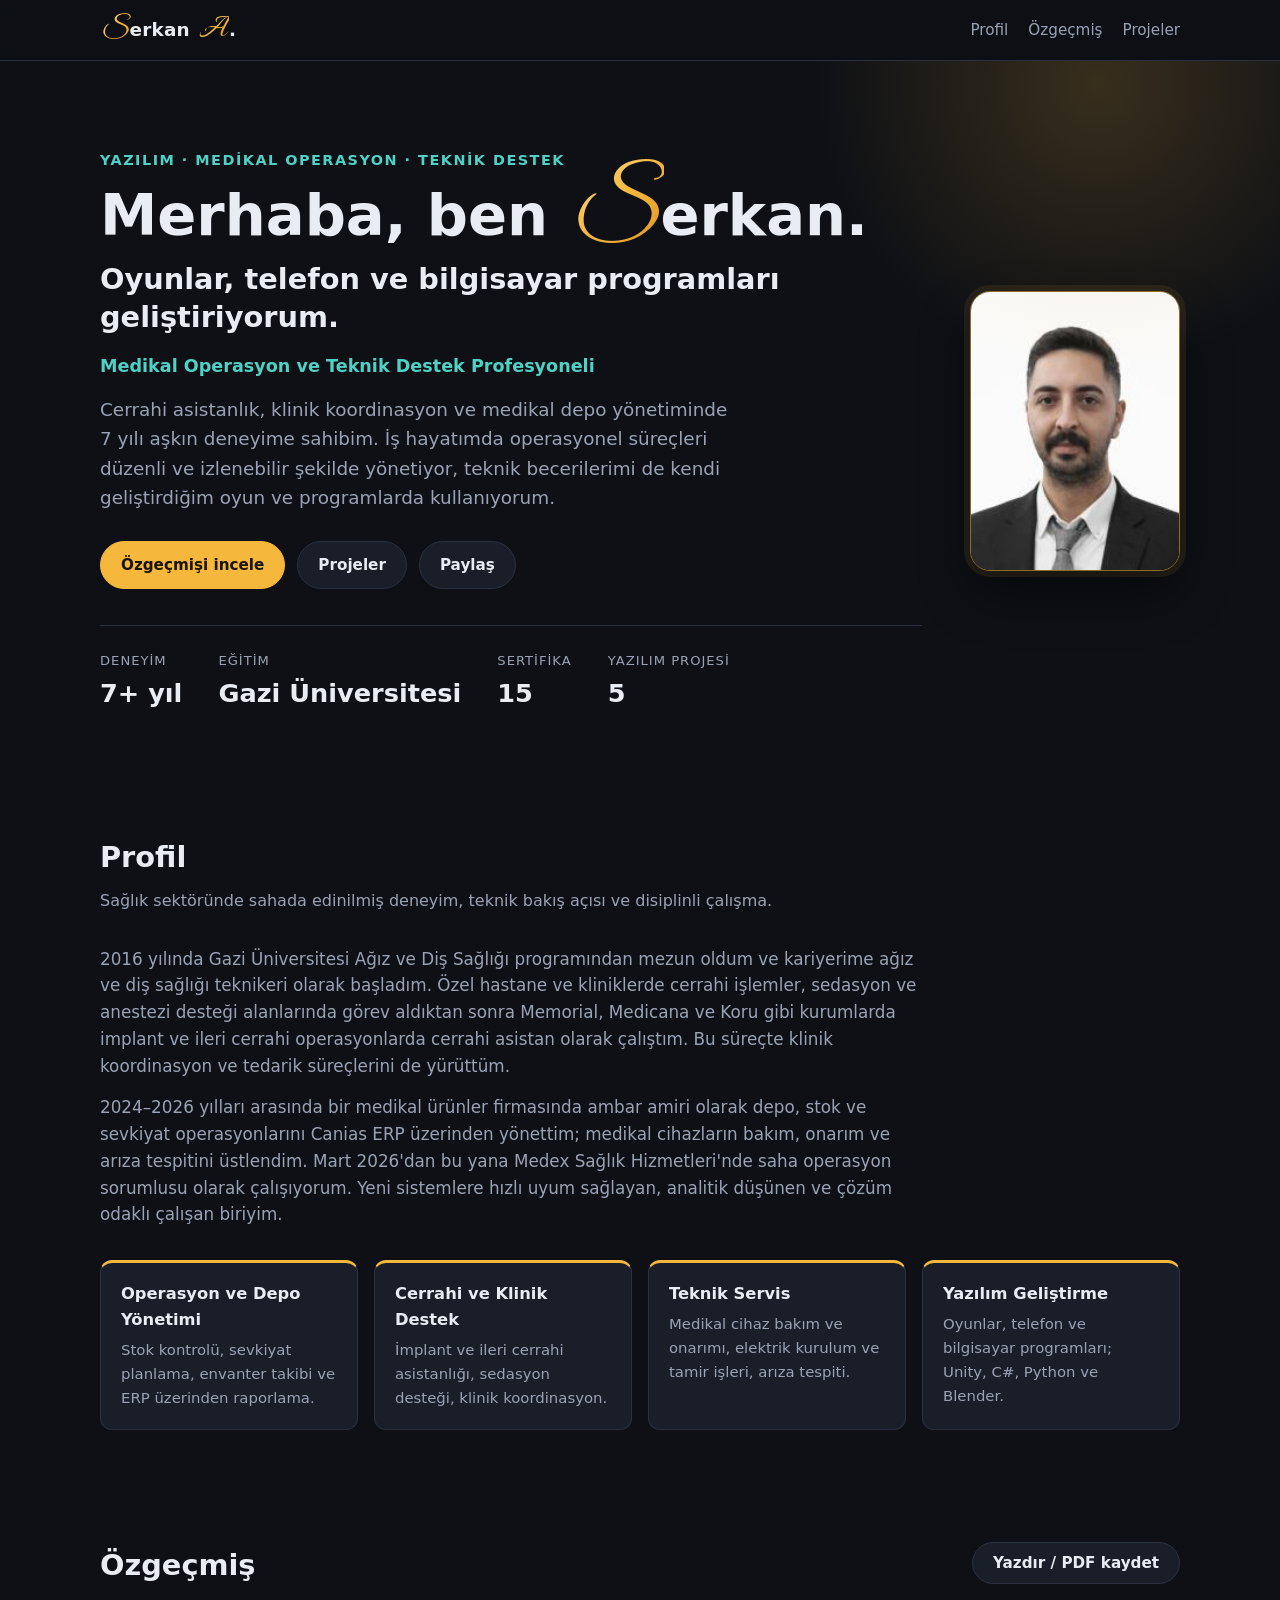
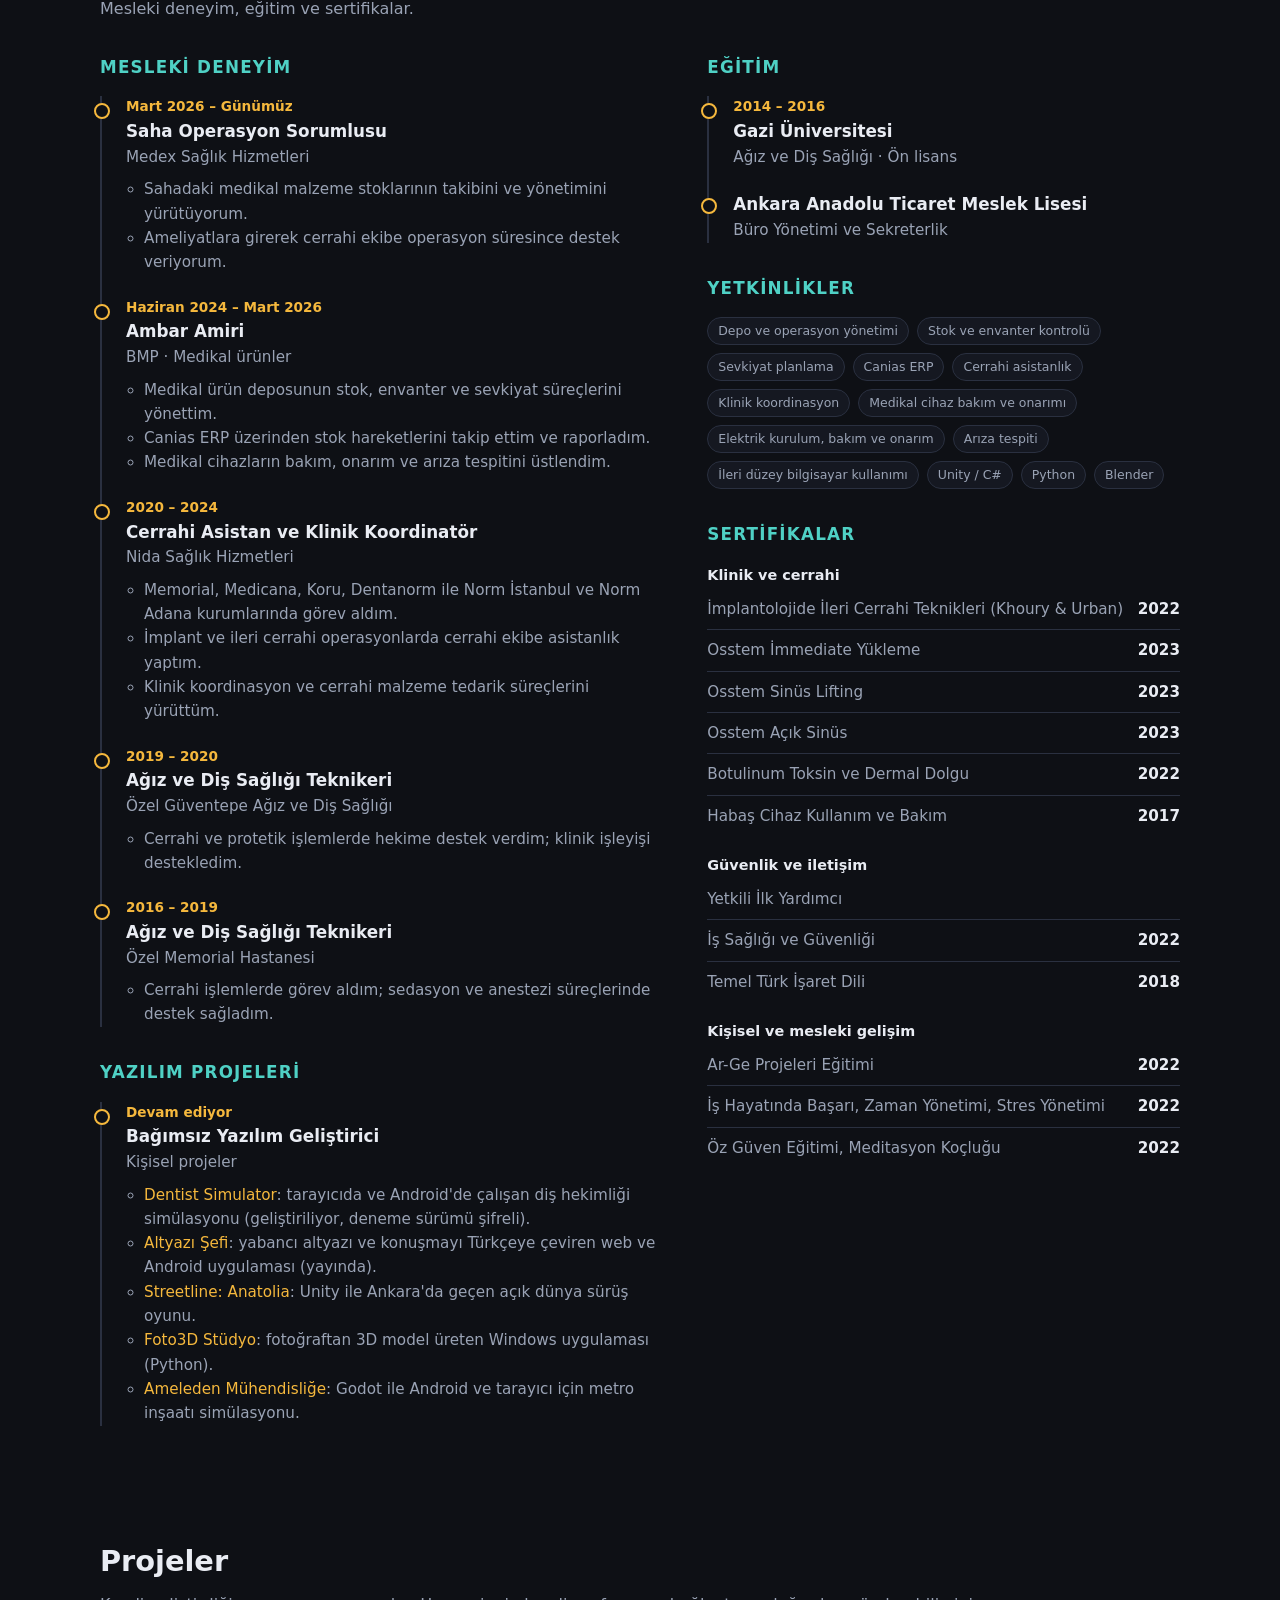
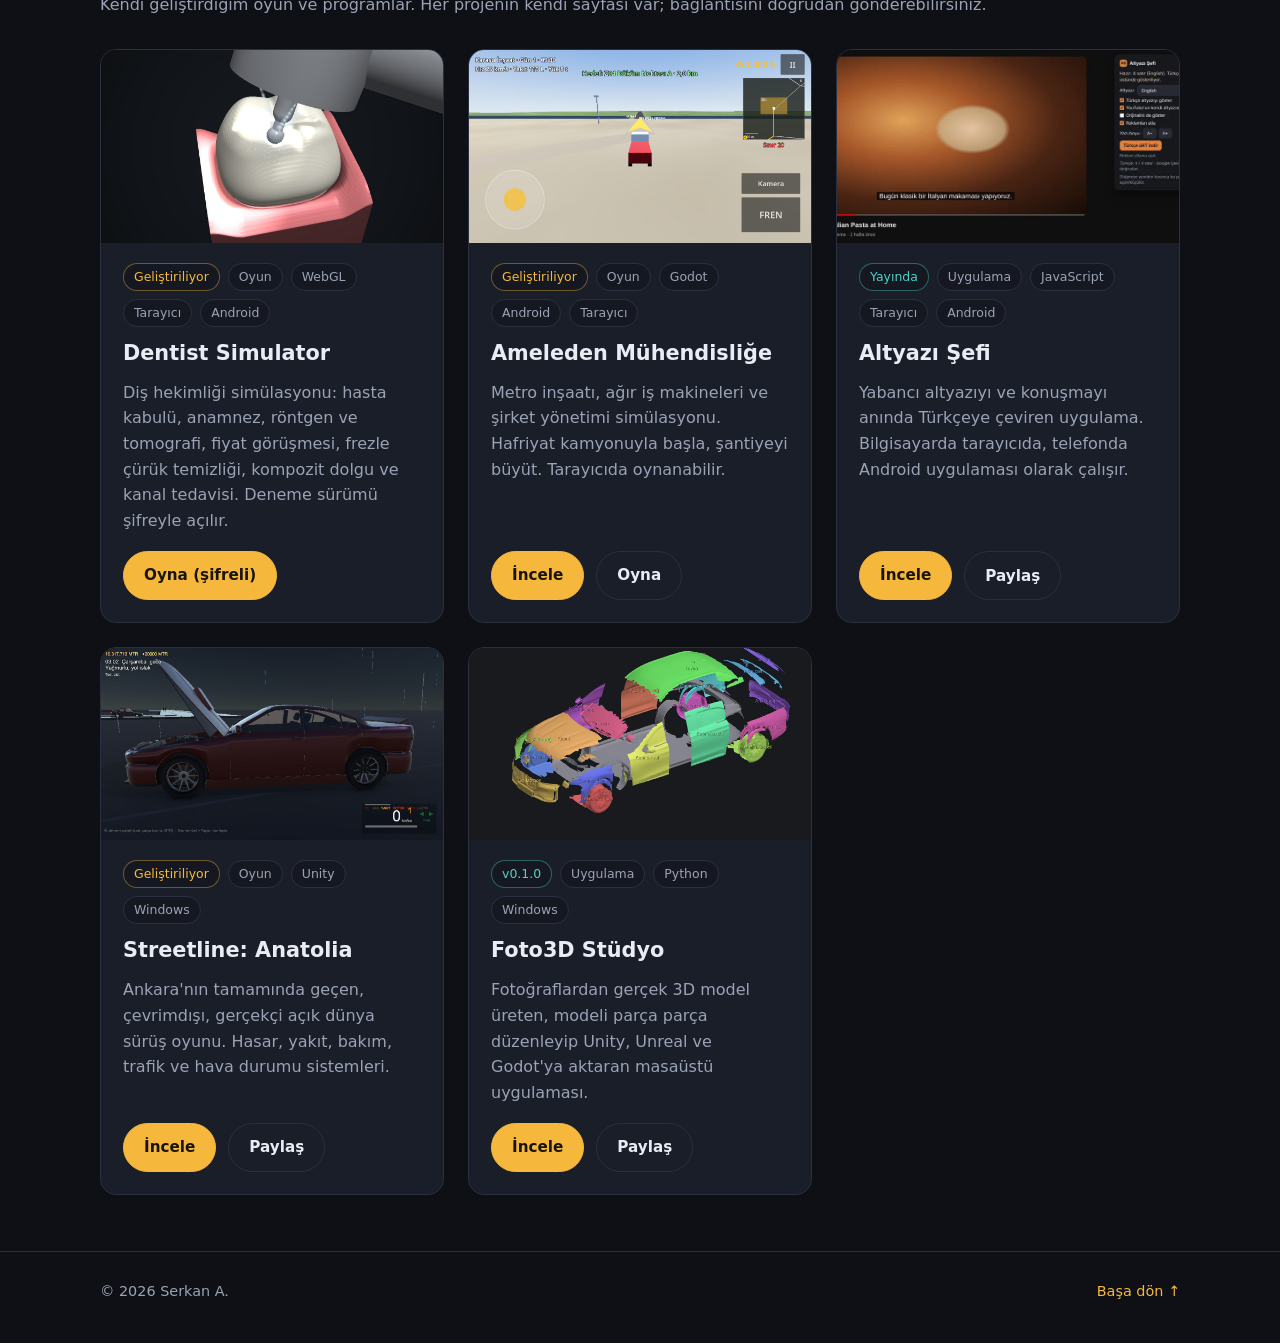
==== commit e3e1bb47: "Projeler: Dentist Simulator kartı (şifreli oyuna doğrudan giriş) Co-Authored-By: Claude Opus 5.5 <no" ====
--- a/index.html
+++ b/index.html
@@ -52,7 +52,7 @@
             <div><dt>Deneyim</dt><dd>7+ yıl</dd></div>
             <div><dt>Eğitim</dt><dd>Gazi Üniversitesi</dd></div>
             <div><dt>Sertifika</dt><dd>15</dd></div>
-            <div><dt>Yazılım projesi</dt><dd>4</dd></div>
+            <div><dt>Yazılım projesi</dt><dd>5</dd></div>
           </dl>
         </div>
         <img class="portrait" src="assets/img/serkan.jpg" alt="Serkan'ın takım elbiseli portre fotoğrafı" width="179" height="239">
@@ -157,6 +157,7 @@
                 <strong>Bağımsız Yazılım Geliştirici</strong>
                 <span class="where">Kişisel projeler</span>
                 <ul>
+                  <li><a href="dental-reality/">Dentist Simulator</a>: tarayıcıda ve Android'de çalışan diş hekimliği simülasyonu (geliştiriliyor, deneme sürümü şifreli).</li>
                   <li><a href="projeler/altyazi-sefi.html">Altyazı Şefi</a>: yabancı altyazı ve konuşmayı Türkçeye çeviren web ve Android uygulaması (yayında).</li>
                   <li><a href="projeler/streetline-anatolia.html">Streetline: Anatolia</a>: Unity ile Ankara'da geçen açık dünya sürüş oyunu.</li>
                   <li><a href="projeler/foto3d-studyo.html">Foto3D Stüdyo</a>: fotoğraftan 3D model üreten Windows uygulaması (Python).</li>
@@ -231,6 +232,18 @@
 
         <div class="grid">
           <article class="card">
+            <a href="dental-reality/"><img class="thumb" src="assets/img/dentist-simulator-1.jpg" alt="Dentist Simulator: su spreyli aeratör ve elmas frezle bir azı dişinde çalışma" loading="lazy" width="1260" height="708"></a>
+            <div class="body">
+              <div class="tags"><span class="tag status dev">Geliştiriliyor</span><span class="tag">Oyun</span><span class="tag">WebGL</span><span class="tag">Tarayıcı</span><span class="tag">Android</span></div>
+              <h3><a href="dental-reality/">Dentist Simulator</a></h3>
+              <p>Diş hekimliği simülasyonu: hasta kabulü, anamnez, röntgen ve tomografi, fiyat görüşmesi, frezle çürük temizliği, kompozit dolgu ve kanal tedavisi. Deneme sürümü şifreyle açılır.</p>
+              <div class="btns">
+                <a class="btn primary" href="dental-reality/">Oyna (şifreli)</a>
+              </div>
+            </div>
+          </article>
+
+          <article class="card">
             <a href="projeler/ameleden-muhendislige.html"><img class="thumb" src="assets/img/ameleden-yol.jpg" alt="Ameleden Mühendisliğe oyunundan şantiyeden çıkan yüklü hafriyat kamyonu" loading="lazy" width="1280" height="720"></a>
             <div class="body">
               <div class="tags"><span class="tag status dev">Geliştiriliyor</span><span class="tag">Oyun</span><span class="tag">Godot</span><span class="tag">Android</span><span class="tag">Tarayıcı</span></div>
